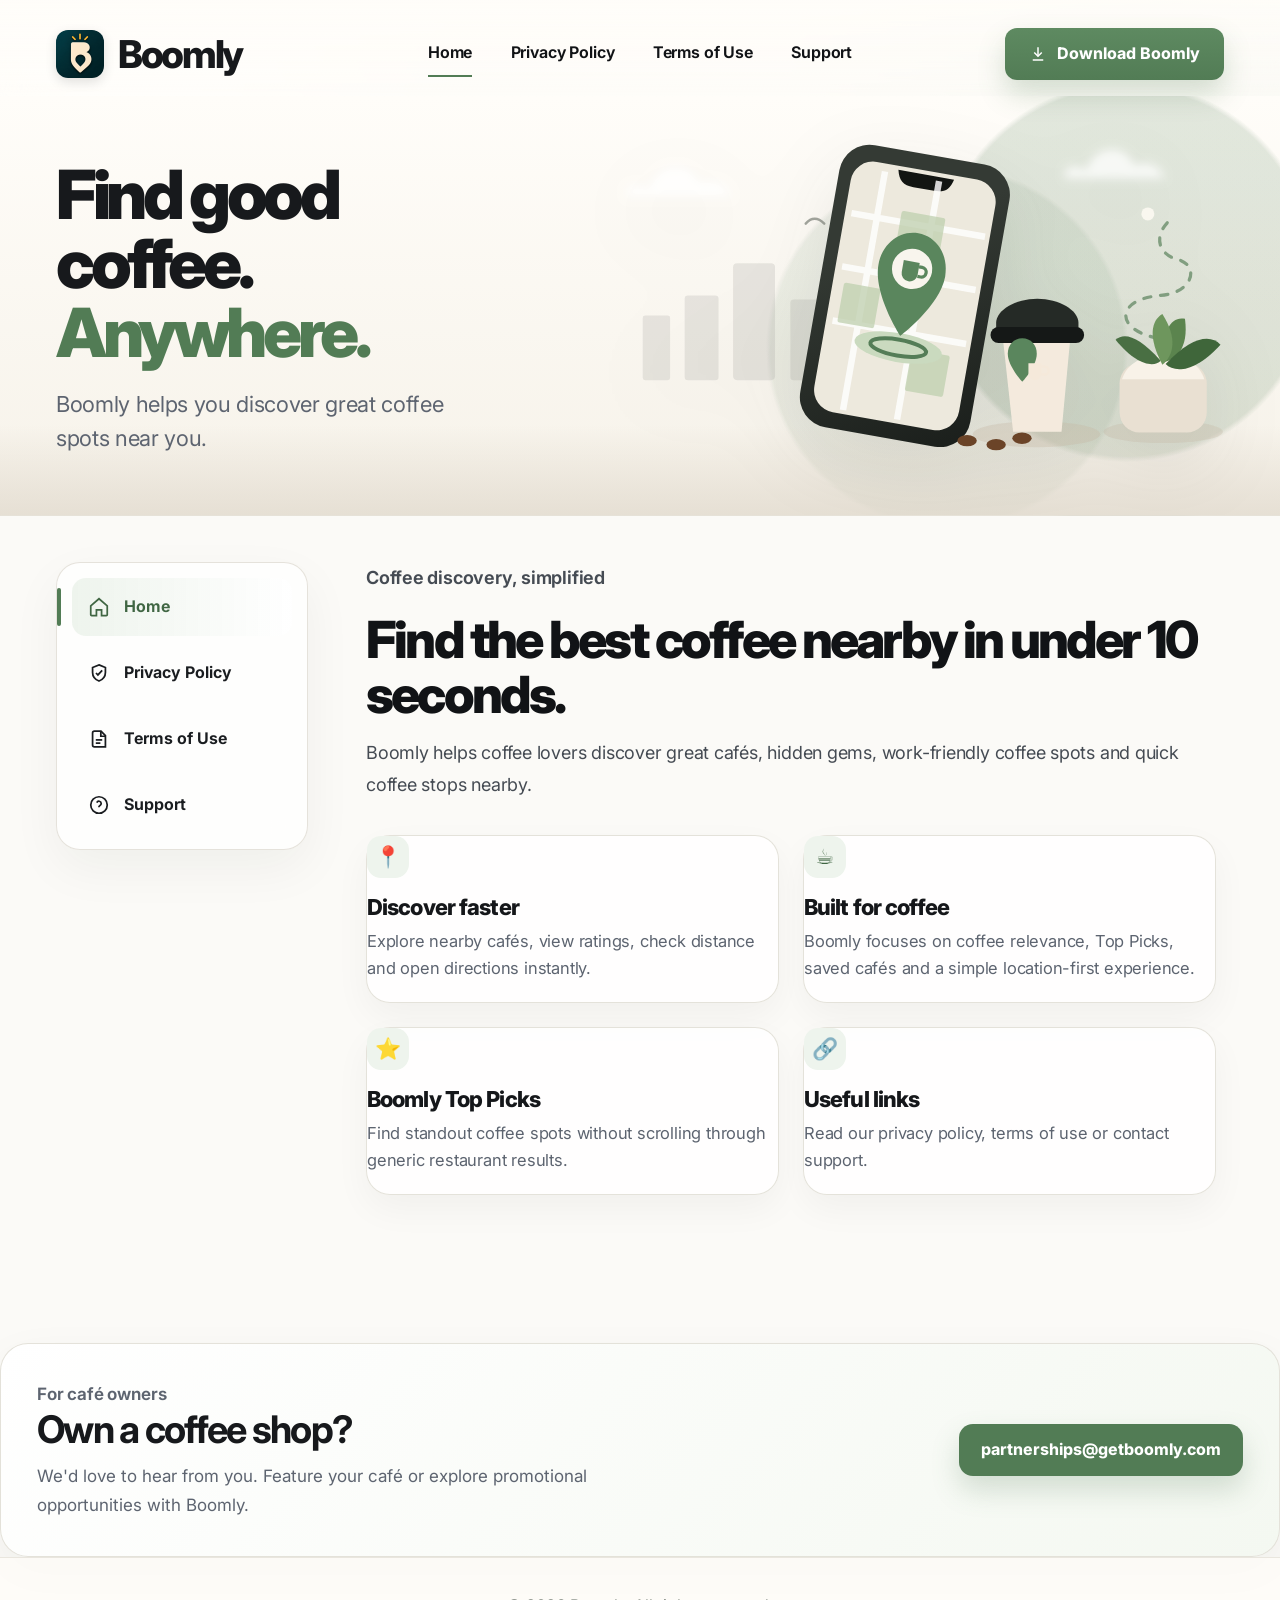
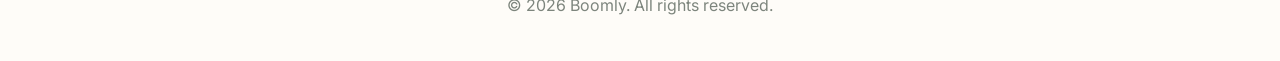
==== index.html @ ee580f69 "Update website store links and improve Android Play Store redirect" ====
<!doctype html>
<html lang="en">
  <head>
    <meta charset="UTF-8" />
    <meta name="viewport" content="width=device-width, initial-scale=1.0" />
    <title>Boomly | Discover the Best Coffee Shops Near You</title>
    <meta
      name="description"
      content="Discover nearby coffee shops with Boomly. Find specialty coffee, study cafés, quick coffee stops and hidden gems across South Africa."
    />
    <meta name="robots" content="index, follow" />
    <link rel="canonical" href="https://getboomly.com/" />

    <meta property="og:type" content="website" />
    <meta property="og:url" content="https://getboomly.com/" />
    <meta property="og:title" content="Boomly | Discover the Best Coffee Shops Near You" />
    <meta
      property="og:description"
      content="Discover nearby coffee shops with Boomly. Find specialty coffee, study cafés, quick coffee stops and hidden gems across South Africa."
    />
    <meta property="og:image" content="https://getboomly.com/images/app_icon_1024_2.jpeg" />
    <meta property="og:site_name" content="Boomly" />

    <meta name="twitter:card" content="summary_large_image" />
    <meta name="twitter:title" content="Boomly | Discover the Best Coffee Shops Near You" />
    <meta
      name="twitter:description"
      content="Discover nearby coffee shops with Boomly. Find specialty coffee, study cafés, quick coffee stops and hidden gems across South Africa."
    />
    <meta name="twitter:image" content="https://getboomly.com/images/app_icon_1024_2.jpeg" />
    <meta name="theme-color" content="#527c55" />
    <link rel="preconnect" href="https://fonts.googleapis.com" />
    <link rel="preconnect" href="https://fonts.gstatic.com" crossorigin />
    <link
      href="https://fonts.googleapis.com/css2?family=Inter:wght@400;500;600;700;800&display=swap"
      rel="stylesheet"
    />
    <link rel="stylesheet" href="styles.css" />
    <link rel="icon" type="image/x-icon" href="/images/favicon.ico" />
<link rel="icon" type="image/png" sizes="32x32" href="/images/favicon-32x32.png" />
<link rel="icon" type="image/png" sizes="16x16" href="/images/favicon-16x16.png" />
<link rel="apple-touch-icon" sizes="180x180" href="/images/apple-touch-icon.png" />
<link rel="manifest" href="/site.webmanifest" />
    <script type="application/ld+json">
      {
        "@context": "https://schema.org",
        "@type": "SoftwareApplication",
        "name": "Boomly",
        "description": "Boomly helps coffee lovers discover nearby coffee shops, specialty coffee, study cafés, quick coffee stops and hidden gems.",
        "url": "https://getboomly.com/",
        "applicationCategory": "LifestyleApplication",
        "operatingSystem": "Android, iOS",
        "offers": {
          "@type": "Offer",
          "price": "0",
          "priceCurrency": "ZAR"
        },
        "publisher": {
          "@type": "Organization",
          "name": "Boomly",
          "url": "https://getboomly.com/"
        }
      }
    </script>
    <script type="application/ld+json">
      {
        "@context": "https://schema.org",
        "@type": "WebSite",
        "name": "Boomly",
        "alternateName": "getboomly.com",
        "url": "https://getboomly.com/"
      }
    </script>
    <!-- Google tag (gtag.js) -->
      <script async src="https://www.googletagmanager.com/gtag/js?id=G-NNXGWR5R2P"></script>
      <script>
        window.dataLayer = window.dataLayer || [];
        function gtag(){dataLayer.push(arguments);}
        gtag('js', new Date());

        gtag('config', 'G-NNXGWR5R2P');
      </script>
  </head>
  <body>
    <div class="site-shell">
      <header class="site-header">
        <nav class="navbar">
          <a class="brand" href="/"
            ><img
              class="brand-logo"
              src="images/icon-192.png"
              alt="Boomly Logo"
            /><span class="brand-mark" style="display: none"
              ><svg
                viewBox="0 0 64 78"
                fill="none"
                xmlns="http://www.w3.org/2000/svg"
              >
                <path
                  d="M32 76C32 76 59 47.5 59 28.5C59 12.8 47.1 3 32 3C16.9 3 5 12.8 5 28.5C5 47.5 32 76 32 76Z"
                  fill="#111316"
                />
                <path
                  d="M32 62C32 62 49.5 42.7 49.5 29.6C49.5 18.5 42.2 11.8 32 11.8C21.8 11.8 14.5 18.5 14.5 29.6C14.5 42.7 32 62 32 62Z"
                  fill="#FBFAF7"
                />
                <path
                  d="M29.5 48.3C22.7 46.7 18.2 40.6 18.2 33.3C18.2 24.7 24.5 17.9 32.8 17.9C34.2 17.9 35.5 18.1 36.7 18.5C32.4 21.4 29.7 26.7 29.7 33C29.7 39.3 32.4 44.7 36.8 47.6C34.6 48.6 32.1 48.9 29.5 48.3Z"
                  fill="#111316"
                /></svg></span
            ><span>Boomly</span></a
          >
          <div class="nav-links">
            <a href="/" class="active">Home</a
            ><a href="/privacy" class="">Privacy Policy</a
            ><a href="/terms_of_use" class="">Terms of Use</a
            ><a href="/support" class="">Support</a>
          </div>
          <a
            class="download-btn"
            href="#"
            id="downloadBoomlyBtn"
            aria-label="Download Boomly"
          >
            <svg
              width="18"
              height="18"
              viewBox="0 0 24 24"
              fill="none"
              stroke="currentColor"
              stroke-width="2"
            >
              <path d="M12 3v12" />
              <path d="m7 10 5 5 5-5" />
              <path d="M5 20h14" />
            </svg>
            Download Boomly
          </a>
        </nav>
      </header>
      <section class="hero">
        <div class="hero-inner">
          <div class="hero-copy">
            <h1>
              <span class="hero-line">Find good coffee.</span>
              <span class="accent">Anywhere.</span>
            </h1>
            <p>Boomly helps you discover great coffee spots near you.</p>
          </div>
          <div class="hero-art" aria-hidden="true">
            <svg
              viewBox="0 0 820 440"
              role="img"
              xmlns="http://www.w3.org/2000/svg"
            >
              <defs>
                <linearGradient
                  id="phone"
                  x1="240"
                  y1="35"
                  x2="450"
                  y2="390"
                  gradientUnits="userSpaceOnUse"
                >
                  <stop stop-color="#343A34" />
                  <stop offset="1" stop-color="#0F1210" />
                </linearGradient>
                <linearGradient
                  id="cup"
                  x1="535"
                  y1="225"
                  x2="645"
                  y2="385"
                  gradientUnits="userSpaceOnUse"
                >
                  <stop stop-color="#F4EADD" />
                  <stop offset="1" stop-color="#D8C4AC" />
                </linearGradient>
                <filter id="blur" x="-20%" y="-20%" width="140%" height="140%">
                  <feGaussianBlur stdDeviation="6" />
                </filter>
              </defs>
              <g class="cloud" fill="#FFFFFF" filter="url(#blur)">
                <path
                  d="M82 83h128c-6-20-25-24-40-18-11-30-57-24-62 9-15-12-35-4-26 9Z"
                />
                <path
                  d="M625 60h122c-7-20-26-22-38-16-10-30-52-25-59 6-16-11-34-2-25 10Z"
                />
              </g>
              <g opacity=".22" fill="#9D9C95">
                <rect x="100" y="230" width="34" height="80" rx="3" />
                <rect x="152" y="205" width="42" height="105" rx="4" />
                <rect x="212" y="165" width="52" height="145" rx="5" />
                <rect x="283" y="210" width="38" height="100" rx="4" />
                <rect x="335" y="190" width="44" height="120" rx="4" />
              </g>
              <path
                class="bird"
                d="M302 116c7-8 15-8 23 0M340 126c7-8 15-8 23 0"
                stroke="#7D8279"
                stroke-width="3"
                fill="none"
                stroke-linecap="round"
              />
              <path
                class="route"
                d="M750 115c-18 20-8 40 12 45 30 8 19 42-20 45-60 5-58 47 8 55"
                stroke="#5E845F"
                stroke-width="4"
                stroke-dasharray="9 12"
                fill="none"
                stroke-linecap="round"
              />
              <g transform="translate(270 22) rotate(10 120 180)">
                <rect
                  x="48"
                  y="0"
                  width="214"
                  height="355"
                  rx="38"
                  fill="url(#phone)"
                />
                <rect
                  x="64"
                  y="20"
                  width="182"
                  height="315"
                  rx="28"
                  fill="#EDE9DD"
                />
                <path
                  d="M120 25h70c-3 13-9 18-22 18h-26c-13 0-19-5-22-18Z"
                  fill="#121512"
                />
                <g stroke="#FFFFFF" stroke-width="8" opacity=".82">
                  <path
                    d="M72 88h168M72 155h168M72 223h168M104 30v300M172 30v300"
                  />
                </g>
                <g fill="#BFD0AF" opacity=".75">
                  <rect x="133" y="74" width="55" height="44" rx="3" />
                  <rect x="78" y="174" width="46" height="50" rx="3" />
                  <rect x="175" y="241" width="48" height="52" rx="3" />
                </g>
                <ellipse cx="158" cy="242" rx="55" ry="18" fill="#CADABF" />
                <ellipse
                  cx="158"
                  cy="242"
                  rx="35"
                  ry="10"
                  fill="none"
                  stroke="#547D57"
                  stroke-width="5"
                />
                <path
                  d="M158 227s42-45 42-82c0-27-19-47-42-47s-42 20-42 47c0 37 42 82 42 82Z"
                  fill="#5A865D"
                />
                <circle cx="158" cy="143" r="25" fill="#F8F5ED" />
                <path
                  d="M146 134h20v15a10 10 0 0 1-10 10 10 10 0 0 1-10-10v-15Z"
                  fill="#5A865D"
                />
                <path
                  d="M166 139h4a6 6 0 0 1 0 12h-4"
                  fill="none"
                  stroke="#5A865D"
                  stroke-width="4"
                />
              </g>
              <g transform="translate(525 198)">
                <ellipse
                  cx="63"
                  cy="179"
                  rx="79"
                  ry="16"
                  fill="#C5B7A4"
                  opacity=".35"
                />
                <path d="M20 48h86l-12 128H34L20 48Z" fill="url(#cup)" />
                <path
                  d="M13 41c0-16 24-30 51-30s51 14 51 30v16H13V41Z"
                  fill="#252A26"
                />
                <rect
                  x="6"
                  y="46"
                  width="116"
                  height="20"
                  rx="10"
                  fill="#151817"
                />
                <path
                  d="M49 116s29-31 29-56c0-18-12-31-29-31S20 42 20 60c0 25 29 56 29 56Z"
                  transform="translate(15 42) scale(.62)"
                  fill="#5A865D"
                />
                <path
                  d="M52 91h17v13a8 8 0 0 1-8 8 8 8 0 0 1-8-8V91Z"
                  fill="#F5E9DA"
                />
                <path
                  d="M69 95h4a5 5 0 0 1 0 10h-4"
                  fill="none"
                  stroke="#F5E9DA"
                  stroke-width="3"
                />
              </g>
              <g transform="translate(670 196)">
                <ellipse
                  cx="75"
                  cy="178"
                  rx="74"
                  ry="14"
                  fill="#C5B7A4"
                  opacity=".32"
                />
                <rect
                  x="21"
                  y="93"
                  width="108"
                  height="86"
                  rx="25"
                  fill="#E9E0D2"
                />
                <path d="M24 113c6-20 25-30 51-30s45 10 51 30" fill="#F8F2E8" />
                <path
                  d="M72 90C45 60 27 54 16 64c25 31 47 35 56 26Z"
                  fill="#496F43"
                />
                <path
                  d="M75 92C72 52 86 34 102 38c5 38-12 51-27 54Z"
                  fill="#5B844E"
                />
                <path
                  d="M78 94c31-33 55-38 68-24-32 35-57 35-68 24Z"
                  fill="#3F663A"
                />
                <path
                  d="M74 95c-18-34-14-55 0-63 19 30 14 51 0 63Z"
                  fill="#6E965D"
                />
              </g>
              <g fill="#6B4428">
                <ellipse cx="502" cy="385" rx="12" ry="7" />
                <ellipse cx="538" cy="390" rx="12" ry="7" />
                <ellipse cx="570" cy="382" rx="12" ry="7" />
              </g>
              <path
                d="M744 64s27-7 35 16c8 23-25 47-35 59-10-12-43-36-35-59 8-23 35-16 35-16Z"
                fill="#527C55"
                transform="scale(.42) translate(1280 90)"
              />
              <circle cx="726" cy="104" r="8" fill="#F9F7EF" />
            </svg>
          </div>
        </div>
      </section>
      <main class="page-wrap">
        <div class="content-layout">
          <aside class="side-nav" aria-label="Page navigation">
            <a href="/" class="active"
              ><svg viewBox="0 0 24 24" fill="none" stroke="currentColor">
                <path
                  d="M3 10.8 12 3l9 7.8v9.7a1 1 0 0 1-1 1h-5.2v-6.3H9.2v6.3H4a1 1 0 0 1-1-1v-9.7Z"
                /></svg
              ><span>Home</span></a
            ><a href="/privacy" class=""
              ><svg viewBox="0 0 24 24" fill="none" stroke="currentColor">
                <path
                  d="M12 3.2 19 6v5.4c0 4.4-2.8 7.6-7 9.4-4.2-1.8-7-5-7-9.4V6l7-2.8Z"
                />
                <path d="m8.7 12 2.1 2.1 4.7-5" /></svg
              ><span>Privacy Policy</span></a
            ><a href="/terms_of_use" class=""
              ><svg viewBox="0 0 24 24" fill="none" stroke="currentColor">
                <path
                  d="M7 3.5h7.2L19 8.4v12.1H7a2 2 0 0 1-2-2v-13a2 2 0 0 1 2-2Z"
                />
                <path d="M14 3.7V9h5" />
                <path d="M8.5 13h7" />
                <path d="M8.5 16.5h5" /></svg
              ><span>Terms of Use</span></a
            ><a href="/support" class=""
              ><svg viewBox="0 0 24 24" fill="none" stroke="currentColor">
                <path d="M12 21a9 9 0 1 0 0-18 9 9 0 0 0 0 18Z" />
                <path
                  d="M9.6 9.4a2.5 2.5 0 0 1 4.8.9c0 1.7-1.6 2.3-2.2 3.1-.3.4-.3.7-.3 1.1"
                />
                <path d="M12 17.4h.01" /></svg
              ><span>Support</span></a
            >
          </aside>
          <article class="content-card home-card">
            <p class="eyebrow">Coffee discovery, simplified</p>
            <h1>Find the best coffee nearby in under 10 seconds.</h1>
            <p>
              Boomly helps coffee lovers discover great cafés, hidden gems,
              work-friendly coffee spots and quick coffee stops nearby.
            </p>
            <div class="info-grid">
              <section class="info-tile">
                <div class="feature-icon">📍</div>
                <h2>Discover faster</h2>
                <p>
                  Explore nearby cafés, view ratings, check distance and open
                  directions instantly.
                </p>
              </section>
              <section class="info-tile">
                <div class="feature-icon">☕</div>
                <h2>Built for coffee</h2>
                <p>
                  Boomly focuses on coffee relevance, Top Picks, saved cafés and
                  a simple location-first experience.
                </p>
              </section>
              <section class="info-tile">
                <div class="feature-icon">⭐</div>
                <h2>Boomly Top Picks</h2>
                <p>
                  Find standout coffee spots without scrolling through generic
                  restaurant results.
                </p>
              </section>
              <section class="info-tile" id="download">
                <div class="feature-icon">🔗</div>
                <h2>Useful links</h2>
                <p>Read our privacy policy, terms of use or contact support.</p>
              </section>
            </div>
            <!--<div class="inline-actions">
              <a class="button" href="privacy.html">Privacy Policy</a
              ><a class="secondary-link" href="terms_of_use.html"
                >Terms of Use</a
              ><a class="secondary-link" href="support.html">Support</a>
            </div>-->
          </article>
        </div>
      </main>
      <section class="partner-section" id="partners">
  <div class="partner-card">
    <div>
      <p class="eyebrow">For café owners</p>
      <h2>Own a coffee shop?</h2>
      <p>
        We'd love to hear from you. Feature your café or
        explore promotional opportunities with Boomly.
      </p>
    </div>

    <a
      class="partner-link"
      href="mailto:partnerships@getboomly.com"
      onclick="gtag('event', 'partnership_email_click');"
    >
      partnerships@getboomly.com
    </a>
  </div>
</section>
      <footer class="footer">© 2026 Boomly. All rights reserved.</footer>
    </div>
    <div class="store-modal" id="storeModal" aria-hidden="true">
      <div class="store-modal-card">
        <button class="store-modal-close" id="closeStoreModal">×</button>

        <h2>Download Boomly</h2>
        <p>Choose your app store.</p>

        <div class="store-actions">
          <a
            class="store-btn"
            href="https://play.google.com/store/apps/details?id=com.shukrie.boomlyapp"
            onclick="gtag('event', 'download_android_click');"
          >
            Get it on Google Play
          </a>

          <a
            class="store-btn"
            href="YOUR_APP_STORE_LINK"
            onclick="gtag('event', 'download_ios_click');"
          >
            Download on the App Store
          </a>
        </div>
      </div>
    </div>

    <script src="script.js"></script>
  </body>
</html>
---- styles.css ----
:root {
  --background: #fbfaf7;
  --background-soft: #f4f1ea;
  --surface: #ffffff;
  --surface-glass: rgba(255, 255, 255, 0.72);
  --text: #17191c;
  --muted: #5d6470;
  --muted-soft: #7d857d;
  --green: #527c55;
  --green-dark: #406643;
  --green-soft: #eef4ed;
  --border: #e9e6dd;
  --shadow-soft: 0 20px 60px rgba(22, 27, 25, 0.08);
  --shadow-card: 0 24px 70px rgba(22, 27, 25, 0.06);
  --radius-lg: 28px;
  --radius-md: 18px;
  --max-width: 1240px;
}

* {
  box-sizing: border-box;
}

html {
  scroll-behavior: smooth;
}

body {
  margin: 0;
  font-family: Inter, ui-sans-serif, system-ui, -apple-system, BlinkMacSystemFont, "Segoe UI", sans-serif;
  color: var(--text);
  background: var(--background);
  line-height: 1.7;
  -webkit-font-smoothing: antialiased;
  text-rendering: optimizeLegibility;
}

body::before {
  content: "";
  position: fixed;
  inset: 0;
  pointer-events: none;
  background:
    radial-gradient(circle at 12% 8%, rgba(255, 255, 255, 0.92), transparent 24%),
    radial-gradient(circle at 92% 12%, rgba(82, 124, 85, 0.08), transparent 28%);
  z-index: -1;
}

a {
  color: inherit;
  text-decoration: none;
}

ul {
  margin: 0;
  padding-left: 1.2rem;
}

li + li {
  margin-top: 0.45rem;
}

li::marker {
  color: var(--green);
}

img,
svg {
  max-width: 100%;
}

.site-shell {
  min-height: 100vh;
}

.site-header {
  position: relative;
  z-index: 10;
  background: linear-gradient(180deg, rgba(255, 253, 249, 0.94), rgba(255, 253, 249, 0.72));
  backdrop-filter: blur(20px);
}

.navbar {
  max-width: var(--max-width);
  margin: 0 auto;
  padding: 28px 36px 16px;
  display: grid;
  grid-template-columns: 1fr auto 1fr;
  align-items: center;
  gap: 28px;
}

.brand {
  justify-self: start;
  display: inline-flex;
  align-items: center;
  gap: 14px;
  font-size: clamp(30px, 3vw, 42px);
  line-height: 1;
  font-weight: 800;
  letter-spacing: -0.06em;
}

.brand-mark {
  width: 44px;
  height: 54px;
  display: inline-grid;
  place-items: center;
}

.brand-mark svg {
  width: 100%;
  height: 100%;
  display: block;
}

.nav-links {
  justify-self: center;
  display: inline-flex;
  align-items: center;
  gap: clamp(22px, 3vw, 44px);
}

.nav-links a {
  position: relative;
  padding: 10px 0 12px;
  color: #111316;
  font-size: 16px;
  font-weight: 650;
  letter-spacing: -0.01em;
}

.nav-links a::after {
  content: "";
  position: absolute;
  left: 0;
  right: 0;
  bottom: 2px;
  height: 2px;
  background: var(--green);
  transform: scaleX(0);
  transform-origin: center;
  transition: transform 0.2s ease;
}

.nav-links a:hover::after,
.nav-links a.active::after {
  transform: scaleX(1);
}

.download-btn {
  justify-self: end;
  display: inline-flex;
  align-items: center;
  justify-content: center;
  gap: 10px;
  min-height: 52px;
  padding: 0 24px;
  border-radius: 12px;
  background: linear-gradient(180deg, #5e8a61, var(--green));
  color: #ffffff;
  font-weight: 760;
  box-shadow: 0 14px 28px rgba(82, 124, 85, 0.24);
  transition: transform 0.2s ease, box-shadow 0.2s ease, background 0.2s ease;
}

.download-btn:hover {
  transform: translateY(-1px);
  background: linear-gradient(180deg, #557f58, var(--green-dark));
  box-shadow: 0 18px 34px rgba(82, 124, 85, 0.28);
}

.hero {
  position: relative;
  overflow: hidden;
  min-height: 360px;
  background:
    radial-gradient(circle at 88% 42%, rgba(82, 124, 85, 0.17) 0 16%, transparent 16.5%),
    radial-gradient(circle at 74% 60%, rgba(82, 124, 85, 0.09) 0 18%, transparent 18.5%),
    linear-gradient(180deg, #fffdf9 0%, #f6f2e9 100%);
  border-bottom: 1px solid rgba(226, 221, 211, 0.85);
}

.hero::before {
  content: "";
  position: absolute;
  left: 0;
  right: 0;
  bottom: 0;
  height: 90px;
  background: linear-gradient(180deg, rgba(236, 231, 220, 0), rgba(226, 219, 207, 0.8));
}

.hero-inner {
  max-width: var(--max-width);
  margin: 0 auto;
  padding: 34px 36px 30px;
  display: grid;
  grid-template-columns: 0.92fr 1.3fr;
  align-items: center;
  gap: 38px;
  min-height: inherit;
}

.hero-copy {
  position: relative;
  z-index: 2;
}

.hero-copy h1 {
  margin: 0 0 20px;
  max-width: 540px;
  font-size: clamp(44px, 5.3vw, 70px);
  line-height: 1.02;
  letter-spacing: -0.065em;
  font-weight: 850;
}

.hero-copy .accent {
  display: block;
  color: var(--green);
}

.hero-copy p {
  margin: 0;
  max-width: 430px;
  color: var(--muted);
  font-size: clamp(18px, 2vw, 22px);
  line-height: 1.55;
  letter-spacing: -0.015em;
}

.hero-art {
  position: relative;
  z-index: 1;
  min-height: 285px;
}

.hero-art svg {
  width: 100%;
  height: auto;
  display: block;
  filter: drop-shadow(0 25px 38px rgba(30, 35, 32, 0.09));
}

.cloud,
.bird,
.route {
  opacity: 0.72;
}

.page-wrap {
  max-width: var(--max-width);
  margin: 0 auto;
  padding: 46px 36px 92px;
}

.content-layout {
  display: grid;
  grid-template-columns: 252px minmax(0, 1fr);
  gap: 58px;
  align-items: start;
}

.side-nav {
  position: sticky;
  top: 28px;
  padding: 15px;
  border: 1px solid rgba(226, 223, 214, 0.88);
  border-radius: 24px;
  background: var(--surface-glass);
  backdrop-filter: blur(18px);
  box-shadow: 0 18px 50px rgba(26, 30, 27, 0.05);
}

.side-nav a {
  position: relative;
  min-height: 58px;
  display: flex;
  align-items: center;
  gap: 14px;
  padding: 13px 16px;
  border-radius: 14px;
  color: #1a1d20;
  font-weight: 680;
  transition: background 0.2s ease, color 0.2s ease;
}

.side-nav a + a {
  margin-top: 8px;
}

.side-nav a.active,
.side-nav a:hover {
  background: linear-gradient(90deg, var(--green-soft), rgba(255, 255, 255, 0.74));
  color: var(--green-dark);
}

.side-nav a.active::before {
  content: "";
  position: absolute;
  left: -15px;
  top: 10px;
  bottom: 10px;
  width: 4px;
  border-radius: 999px;
  background: var(--green);
}

.side-nav svg {
  width: 22px;
  height: 22px;
  flex: 0 0 auto;
  stroke-width: 1.9;
}

.content-card {
  max-width: 780px;
  background: transparent;
  border-radius: var(--radius-lg);
}

.content-card.home-card {
  max-width: 850px;
}

.eyebrow,
.last-updated {
  margin: 0 0 20px;
  color: var(--green);
  font-size: 16px;
  font-weight: 650;
  letter-spacing: -0.01em;
}

.content-card h1 {
  margin: 0 0 14px;
  color: #111316;
  font-size: clamp(36px, 4vw, 52px);
  line-height: 1.08;
  letter-spacing: -0.055em;
  font-weight: 830;
}

.content-card h2 {
  margin: 38px 0 12px;
  color: #15171a;
  font-size: clamp(24px, 2.4vw, 30px);
  line-height: 1.22;
  letter-spacing: -0.04em;
  font-weight: 800;
}

.content-card h3 {
  margin: 26px 0 8px;
  font-size: 19px;
  letter-spacing: -0.02em;
}

.content-card p,
.content-card li {
  color: #454b53;
  font-size: 18px;
  line-height: 1.78;
  letter-spacing: -0.012em;
}

.content-card p {
  margin: 0 0 18px;
}

.content-card section,
.info-panel {
  padding: 0 0 4px;
}

.info-grid {
  display: grid;
  grid-template-columns: repeat(2, minmax(0, 1fr));
  gap: 24px;
  margin-top: 34px;
}

.info-tile {
  position: relative;
  min-height: 168px;
  padding: 28px;
  border: 1px solid rgba(226, 223, 214, 0.9);
  border-radius: 24px;
  background: rgba(255, 255, 255, 0.82);
  box-shadow: 0 14px 36px rgba(26, 30, 27, 0.045);
  transition: transform 0.2s ease, box-shadow 0.2s ease;
}

.info-tile:hover {
  transform: translateY(-3px);
  box-shadow: 0 18px 42px rgba(26, 30, 27, 0.07);
}

.feature-icon {
  width: 42px;
  height: 42px;
  margin-bottom: 16px;
  display: grid;
  place-items: center;
  border-radius: 14px;
  background: var(--green-soft);
  color: var(--green-dark);
  font-size: 21px;
}

.info-tile h2 {
  margin: 0 0 8px;
  font-size: 22px;
  line-height: 1.2;
}

.info-tile p {
  margin: 0;
  font-size: 16.5px;
  line-height: 1.65;
  color: var(--muted);
}

.inline-actions {
  display: flex;
  flex-wrap: wrap;
  gap: 12px;
  margin-top: 22px;
}

.secondary-link,
.button {
  display: inline-flex;
  align-items: center;
  justify-content: center;
  min-height: 48px;
  padding: 0 18px;
  border-radius: 13px;
  font-weight: 720;
}

.button {
  background: var(--green);
  color: #ffffff;
  box-shadow: 0 14px 28px rgba(82, 124, 85, 0.2);
}

.secondary-link {
  background: var(--green-soft);
  color: var(--green-dark);
}

.email-link {
  display: inline-flex;
  padding: 3px 0;
  color: var(--green-dark);
  font-weight: 750;
  border-bottom: 2px solid rgba(82, 124, 85, 0.24);
}

.footer {
  padding: 34px 36px 42px;
  text-align: center;
  color: var(--muted-soft);
  border-top: 1px solid rgba(226, 223, 214, 0.75);
  background: rgba(255, 253, 249, 0.76);
}

@media (max-width: 980px) {
  .navbar {
    grid-template-columns: 1fr;
    justify-items: start;
    padding-inline: 24px;
  }

  .nav-links {
    justify-self: start;
    flex-wrap: wrap;
    gap: 22px;
  }

  .download-btn {
    justify-self: start;
  }

  .hero-inner {
    grid-template-columns: 1fr;
    padding: 38px 24px 26px;
  }

  .hero-art {
    min-height: auto;
    max-height: 300px;
    opacity: 0.92;
    overflow: hidden;
  }

  .content-layout {
    grid-template-columns: 1fr;
    gap: 32px;
  }

  .side-nav {
    position: static;
    display: grid;
    grid-template-columns: repeat(2, minmax(0, 1fr));
  }

  .side-nav a.active::before {
    display: none;
  }

  .content-card {
    max-width: none;
  }
}

@media (max-width: 620px) {
  .brand {
    font-size: 32px;
  }

  .brand-mark {
    width: 38px;
    height: 47px;
  }

  .nav-links {
    gap: 16px;
  }

  .nav-links a {
    font-size: 15px;
  }

  .hero {
    min-height: auto;
  }

  .hero-inner {
    padding: 32px 20px 24px;
  }

  .hero-copy h1 {
    font-size: 45px;
  }

  .hero-copy p {
    font-size: 18px;
  }

  .page-wrap {
    padding: 34px 20px 68px;
  }

  .side-nav {
    grid-template-columns: 1fr;
  }

  .info-grid {
    grid-template-columns: 1fr;
  }

  .content-card h1 {
    font-size: 36px;
  }

  .content-card p,
  .content-card li {
    font-size: 16.5px;
  }
}


.brand-logo{
width:48px;
height:48px;
border-radius:12px;
object-fit:cover;
box-shadow:0 4px 12px rgba(0,0,0,.12);
}
.brand-mark{display:none!important;}

.no-wrap {
  white-space: nowrap;
}

.partner-section {
  margin-top: 56px;
}

.partner-card {
  display: flex;
  align-items: center;
  justify-content: space-between;
  gap: 32px;
  padding: 36px;
  border: 1px solid rgba(226, 223, 214, 0.9);
  border-radius: 28px;
  background: linear-gradient(135deg, #ffffff, #f4f8f1);
  box-shadow: 0 18px 48px rgba(26, 30, 27, 0.055);
}

.partner-card h2 {
  margin: 0 0 12px;
  font-size: clamp(28px, 3vw, 38px);
  line-height: 1.1;
  letter-spacing: -0.045em;
}

.partner-card p {
  margin: 0;
  max-width: 600px;
  color: var(--muted);
  font-size: 17px;
  line-height: 1.7;
}

.partner-link {
  flex: 0 0 auto;
  display: inline-flex;
  align-items: center;
  justify-content: center;
  min-height: 52px;
  padding: 0 22px;
  border-radius: 14px;
  background: var(--green);
  color: #ffffff;
  font-weight: 760;
  box-shadow: 0 14px 28px rgba(82, 124, 85, 0.22);
}

.partner-link:hover {
  background: var(--green-dark);
}

@media (max-width: 760px) {
  .partner-card {
    flex-direction: column;
    align-items: flex-start;
    padding: 28px;
  }

  .partner-link {
    width: 100%;
  }
}

.store-modal {
  position: fixed;
  inset: 0;
  z-index: 100;
  display: none;
  align-items: center;
  justify-content: center;
  padding: 24px;
  background: rgba(17, 19, 22, 0.46);
  backdrop-filter: blur(10px);
}

.store-modal.open {
  display: flex;
}

.store-modal-card {
  position: relative;
  width: min(100%, 420px);
  padding: 34px;
  border-radius: 28px;
  background: #ffffff;
  box-shadow: 0 30px 90px rgba(17, 19, 22, 0.22);
  text-align: center;
}

.store-modal-card h2 {
  margin: 0 0 10px;
  font-size: 30px;
  letter-spacing: -0.04em;
}

.store-modal-card p {
  margin: 0 0 24px;
  color: var(--muted);
}

.store-modal-close {
  position: absolute;
  top: 14px;
  right: 16px;
  border: 0;
  background: transparent;
  font-size: 30px;
  cursor: pointer;
}

.store-actions {
  display: grid;
  gap: 12px;
}

.store-btn {
  display: flex;
  align-items: center;
  justify-content: center;
  min-height: 52px;
  padding: 0 20px;
  border-radius: 14px;
  background: var(--green);
  color: #ffffff;
  font-weight: 760;
}

.store-btn:hover {
  background: var(--green-dark);
}
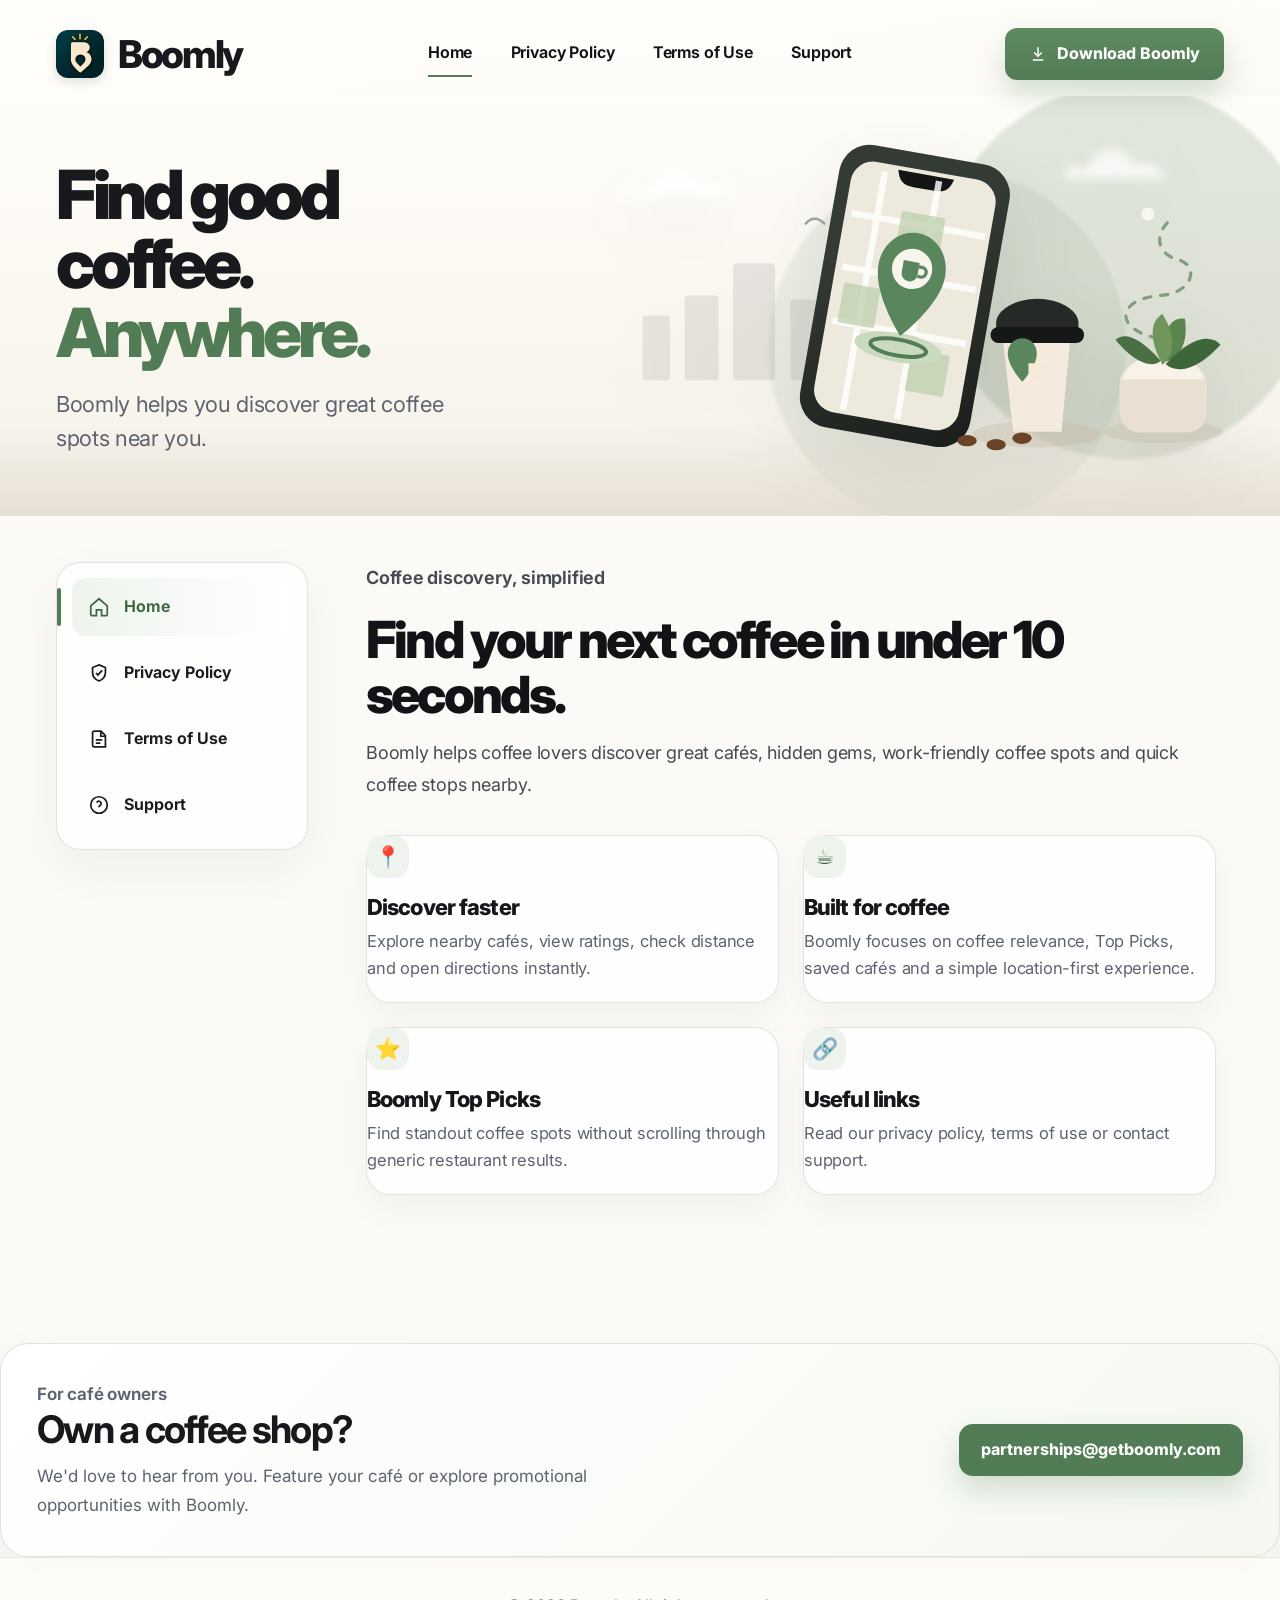
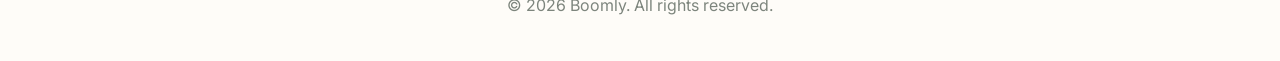
==== commit 5e65641d: "Updated slogan on home page" ====
--- a/index.html
+++ b/index.html
@@ -394,7 +394,7 @@
           </aside>
           <article class="content-card home-card">
             <p class="eyebrow">Coffee discovery, simplified</p>
-            <h1>Find the best coffee nearby in under 10 seconds.</h1>
+            <h1>Find your next coffee in under 10 seconds.</h1>
             <p>
               Boomly helps coffee lovers discover great cafés, hidden gems,
               work-friendly coffee spots and quick coffee stops nearby.
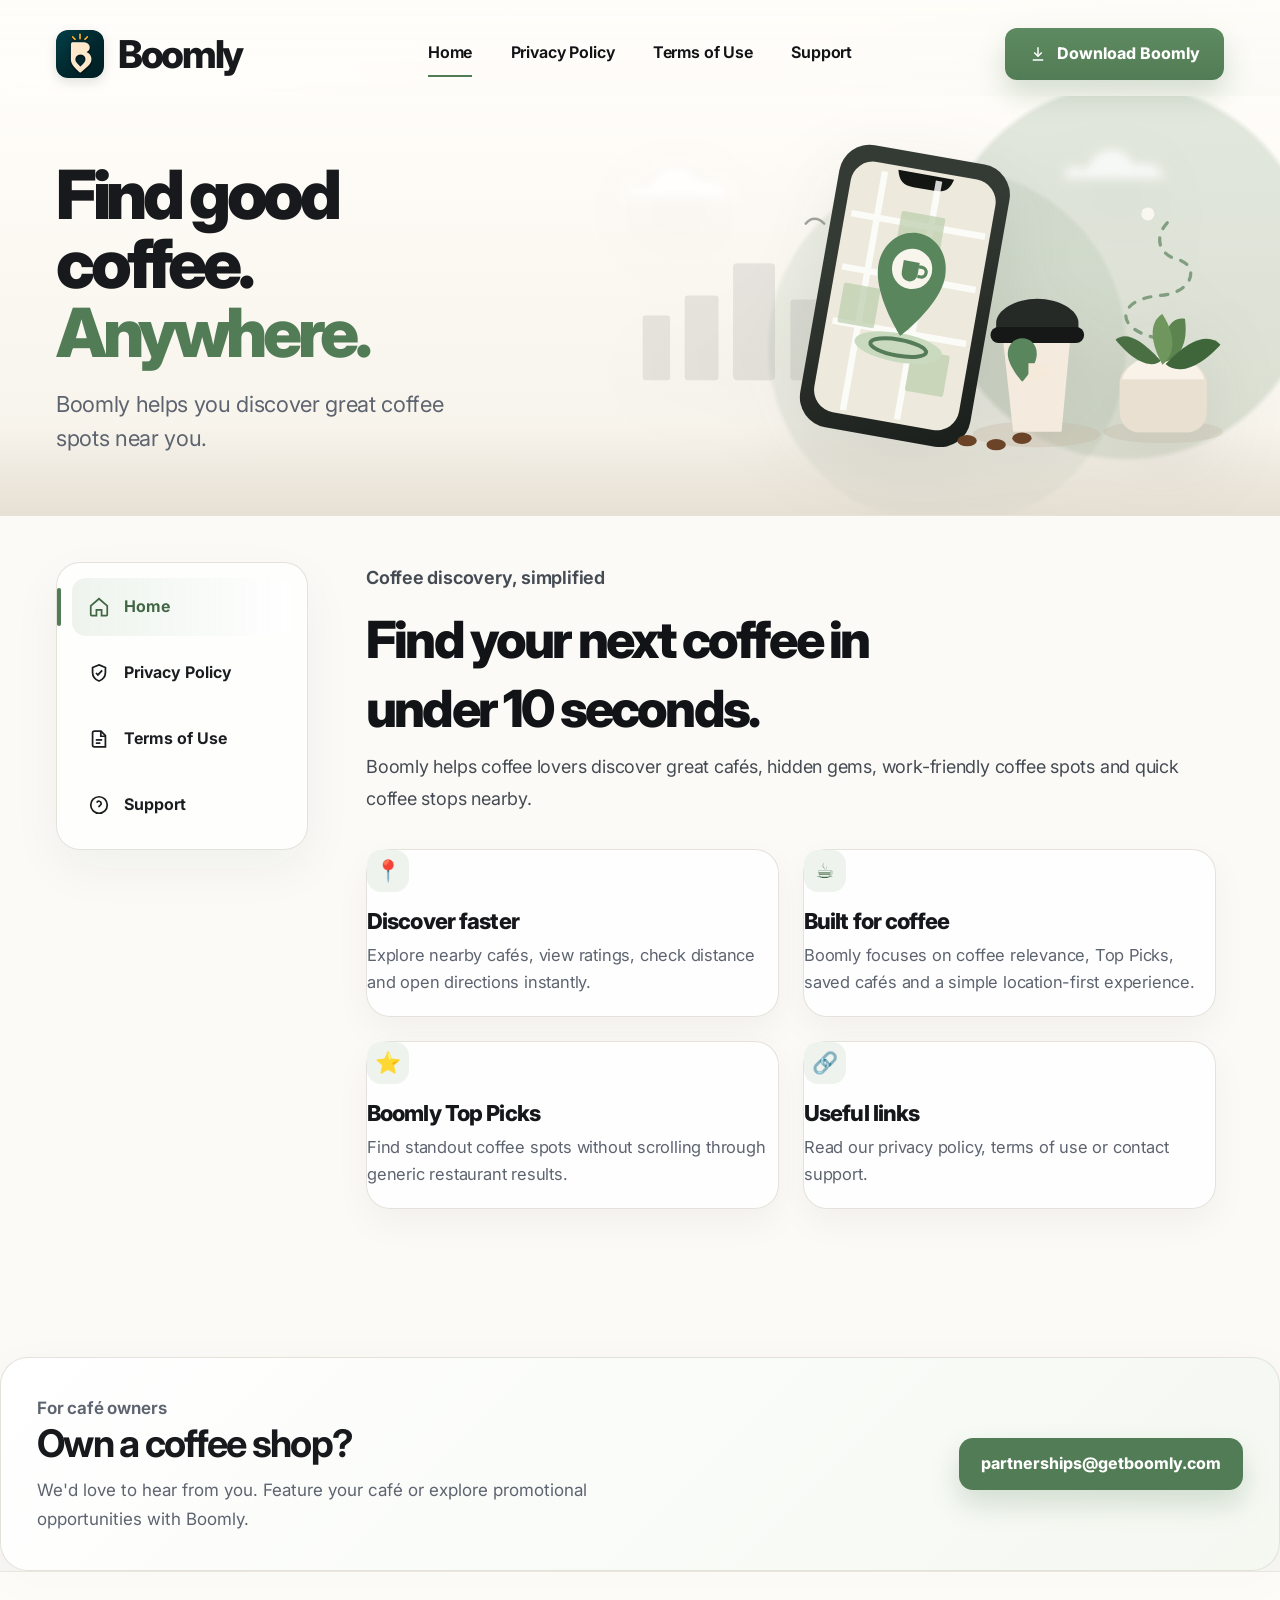
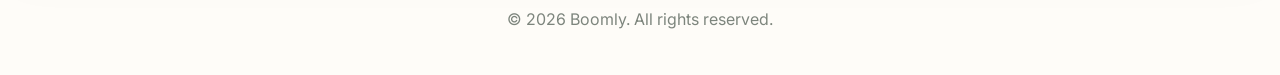
==== commit 63e17228: "Updated slogan on home page v2 line break" ====
--- a/index.html
+++ b/index.html
@@ -394,7 +394,8 @@
           </aside>
           <article class="content-card home-card">
             <p class="eyebrow">Coffee discovery, simplified</p>
-            <h1>Find your next coffee in under 10 seconds.</h1>
+            <h1>Find your next coffee in</h1>
+            <h1>under 10 seconds.</h1>
             <p>
               Boomly helps coffee lovers discover great cafés, hidden gems,
               work-friendly coffee spots and quick coffee stops nearby.
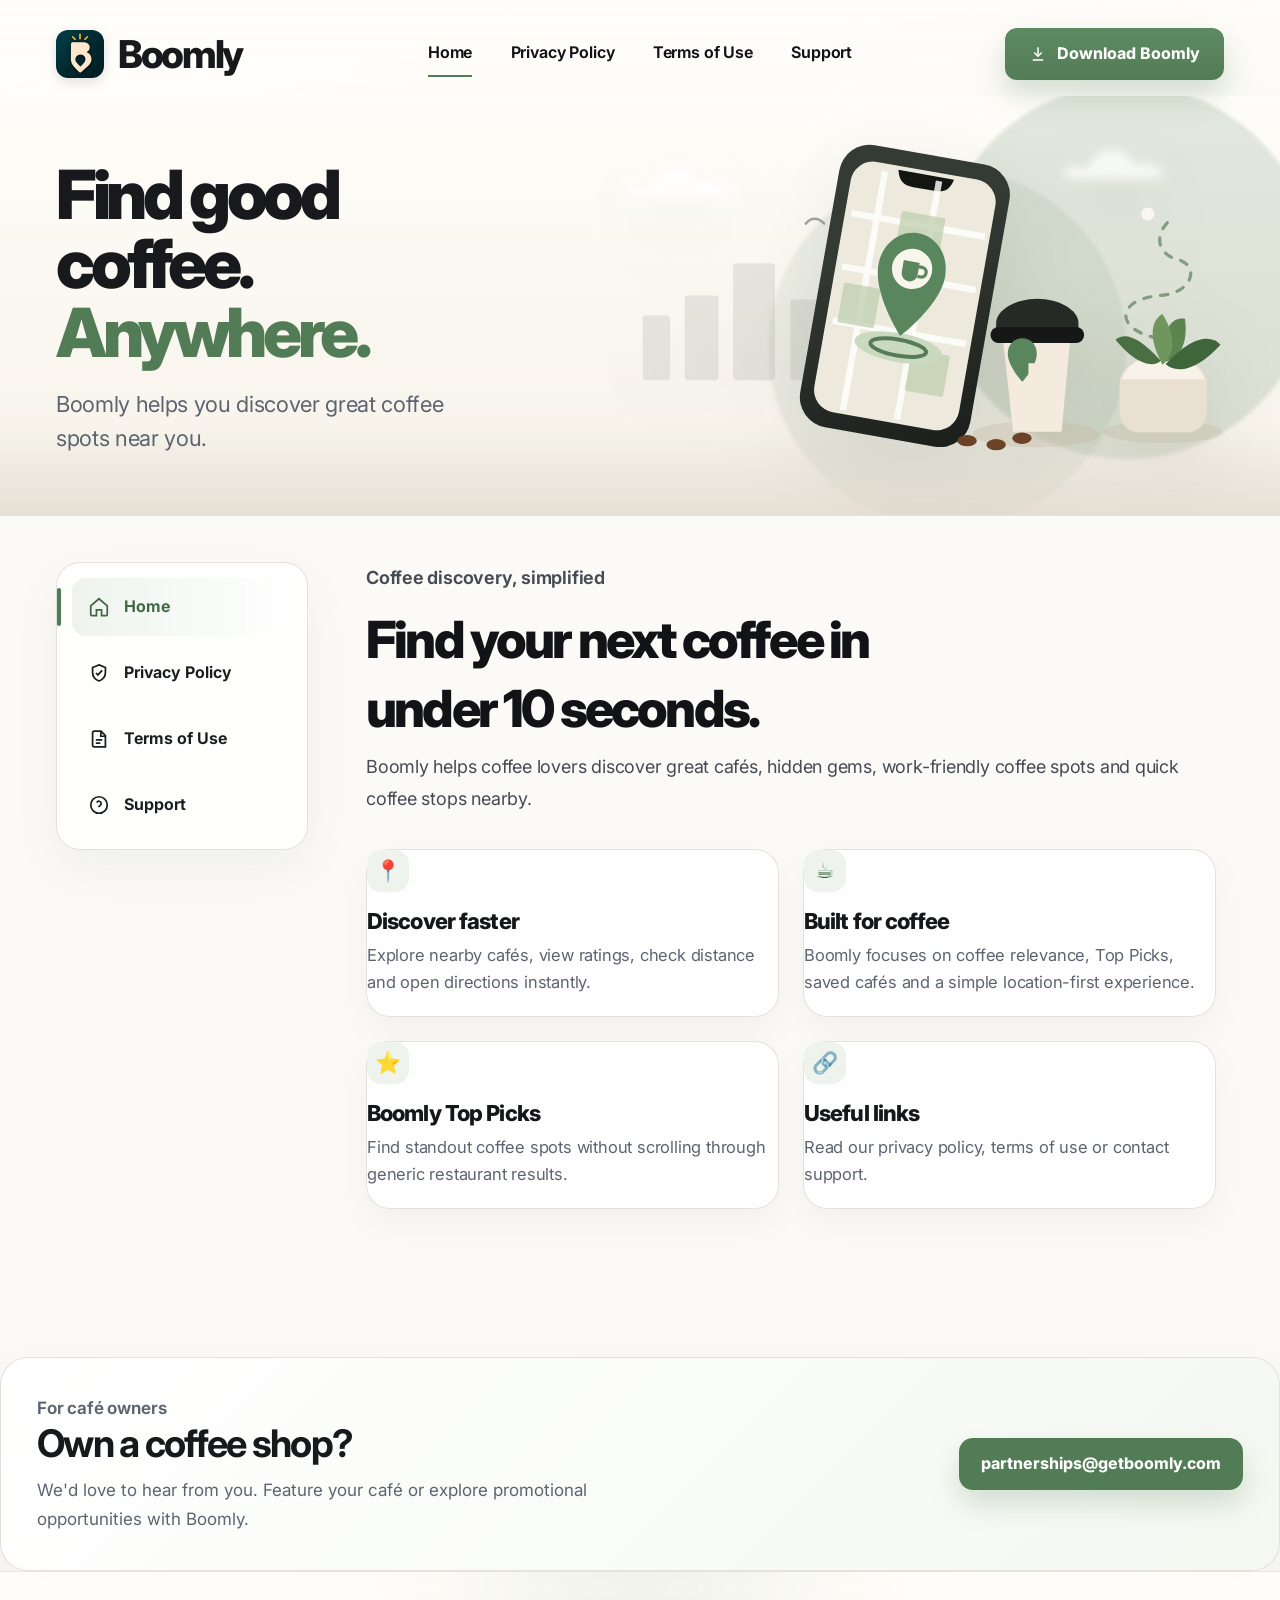
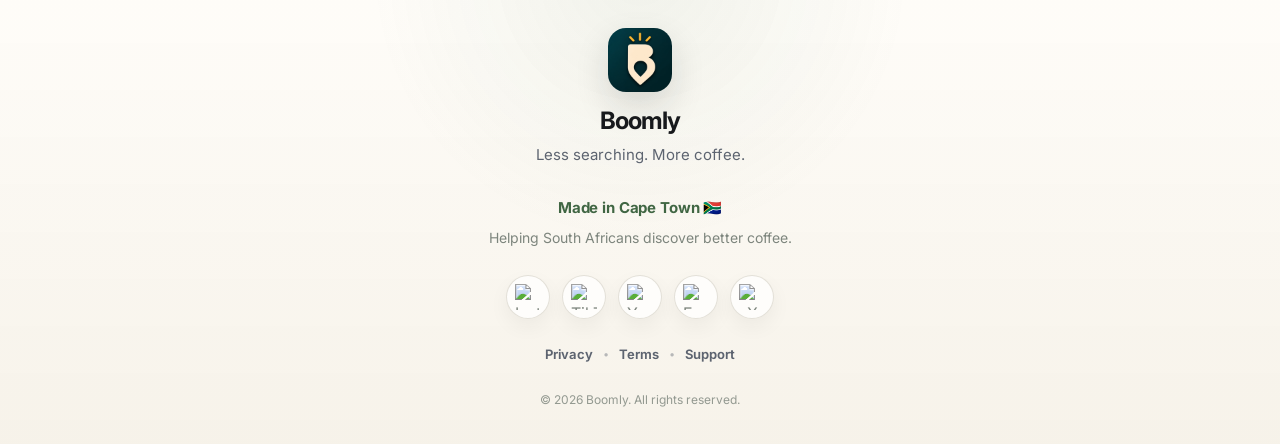
==== commit c99101fa: "Global footer and redesign" ====
--- a/index.html
+++ b/index.html
@@ -111,7 +111,7 @@
             ><span>Boomly</span></a
           >
           <div class="nav-links">
-            <a href="/" class="active">Home</a
+            <a href="/" class="">Home</a
             ><a href="/privacy" class="">Privacy Policy</a
             ><a href="/terms_of_use" class="">Terms of Use</a
             ><a href="/support" class="">Support</a>
@@ -460,7 +460,7 @@
     </a>
   </div>
 </section>
-      <footer class="footer">© 2026 Boomly. All rights reserved.</footer>
+      <footer class="footer" id="globalFooter"></footer>
     </div>
     <div class="store-modal" id="storeModal" aria-hidden="true">
       <div class="store-modal-card">
--- a/styles.css
+++ b/styles.css
@@ -460,11 +460,135 @@
 }
 
 .footer {
-  padding: 34px 36px 42px;
+  padding: 56px 36px 34px;
+  color: var(--muted-soft);
+  border-top: 1px solid rgba(226, 223, 214, 0.72);
+  background:
+    radial-gradient(circle at 50% 0%, rgba(82, 124, 85, 0.08), transparent 34%),
+    linear-gradient(180deg, rgba(255, 253, 249, 0.94), rgba(246, 242, 233, 0.98));
+}
+
+.footer-content {
+  width: min(100%, 760px);
+  margin: 0 auto;
+  display: flex;
+  flex-direction: column;
+  align-items: center;
   text-align: center;
+}
+
+.footer-brand-block {
+  display: flex;
+  flex-direction: column;
+  align-items: center;
+}
+
+.footer-logo {
+  width: 64px;
+  height: 64px;
+  border-radius: 18px;
+  object-fit: cover;
+  box-shadow: 0 14px 34px rgba(22, 27, 25, 0.14);
+}
+
+.footer-brand-copy {
+  margin-top: 16px;
+}
+
+.footer-brand-copy strong {
+  display: block;
+  color: var(--text);
+  font-size: 24px;
+  line-height: 1.1;
+  letter-spacing: -0.04em;
+}
+
+.footer-brand-copy p {
+  margin: 7px 0 0;
+  color: var(--muted);
+  font-size: 15px;
+}
+
+.footer-origin {
+  margin-top: 28px;
+}
+
+.footer-origin strong {
+  display: block;
+  color: var(--green-dark);
+  font-size: 15px;
+  letter-spacing: -0.01em;
+}
+
+.footer-origin p {
+  margin: 5px 0 0;
   color: var(--muted-soft);
-  border-top: 1px solid rgba(226, 223, 214, 0.75);
-  background: rgba(255, 253, 249, 0.76);
+  font-size: 14px;
+}
+
+.footer-social {
+  display: inline-flex;
+  align-items: center;
+  justify-content: center;
+  gap: 12px;
+  margin-top: 26px;
+}
+
+.footer-social a {
+  width: 44px;
+  height: 44px;
+  display: inline-grid;
+  place-items: center;
+  border: 1px solid rgba(226, 223, 214, 0.95);
+  border-radius: 50%;
+  background: rgba(255, 255, 255, 0.76);
+  box-shadow: 0 8px 20px rgba(22, 27, 25, 0.05);
+  transition: transform 0.2s ease, border-color 0.2s ease, box-shadow 0.2s ease, background 0.2s ease;
+}
+
+.footer-social a:hover {
+  transform: translateY(-2px);
+  border-color: rgba(82, 124, 85, 0.36);
+  background: #ffffff;
+  box-shadow: 0 12px 26px rgba(22, 27, 25, 0.09);
+}
+
+.social-icon {
+  width: 20px;
+  height: 20px;
+  display: block;
+  object-fit: contain;
+}
+
+.footer-links {
+  display: inline-flex;
+  align-items: center;
+  justify-content: center;
+  gap: 10px;
+  margin-top: 24px;
+  color: var(--muted-soft);
+}
+
+.footer-links a {
+  color: var(--muted);
+  font-size: 13px;
+  font-weight: 650;
+  transition: color 0.2s ease;
+}
+
+.footer-links a:hover {
+  color: var(--green-dark);
+}
+
+.footer-links span {
+  color: rgba(93, 100, 112, 0.42);
+  font-size: 11px;
+}
+
+.footer-copyright {
+  margin: 24px 0 0;
+  color: rgba(125, 133, 125, 0.82);
+  font-size: 12px;
 }
 
 @media (max-width: 980px) {
@@ -569,6 +693,30 @@
   .content-card p,
   .content-card li {
     font-size: 16.5px;
+  }
+
+  .footer {
+    padding: 48px 20px 30px;
+  }
+
+  .footer-logo {
+    width: 58px;
+    height: 58px;
+    border-radius: 16px;
+  }
+
+  .footer-social {
+    flex-wrap: wrap;
+    gap: 10px;
+  }
+
+  .footer-social a {
+    width: 42px;
+    height: 42px;
+  }
+
+  .footer-origin p {
+    max-width: 280px;
   }
 }
 
@@ -713,4 +861,11 @@
 
 .store-btn:hover {
   background: var(--green-dark);
+}
+
+.social-icon {
+  width: 26px;
+  height: 26px;
+  display: block;
+  object-fit: contain;
 }
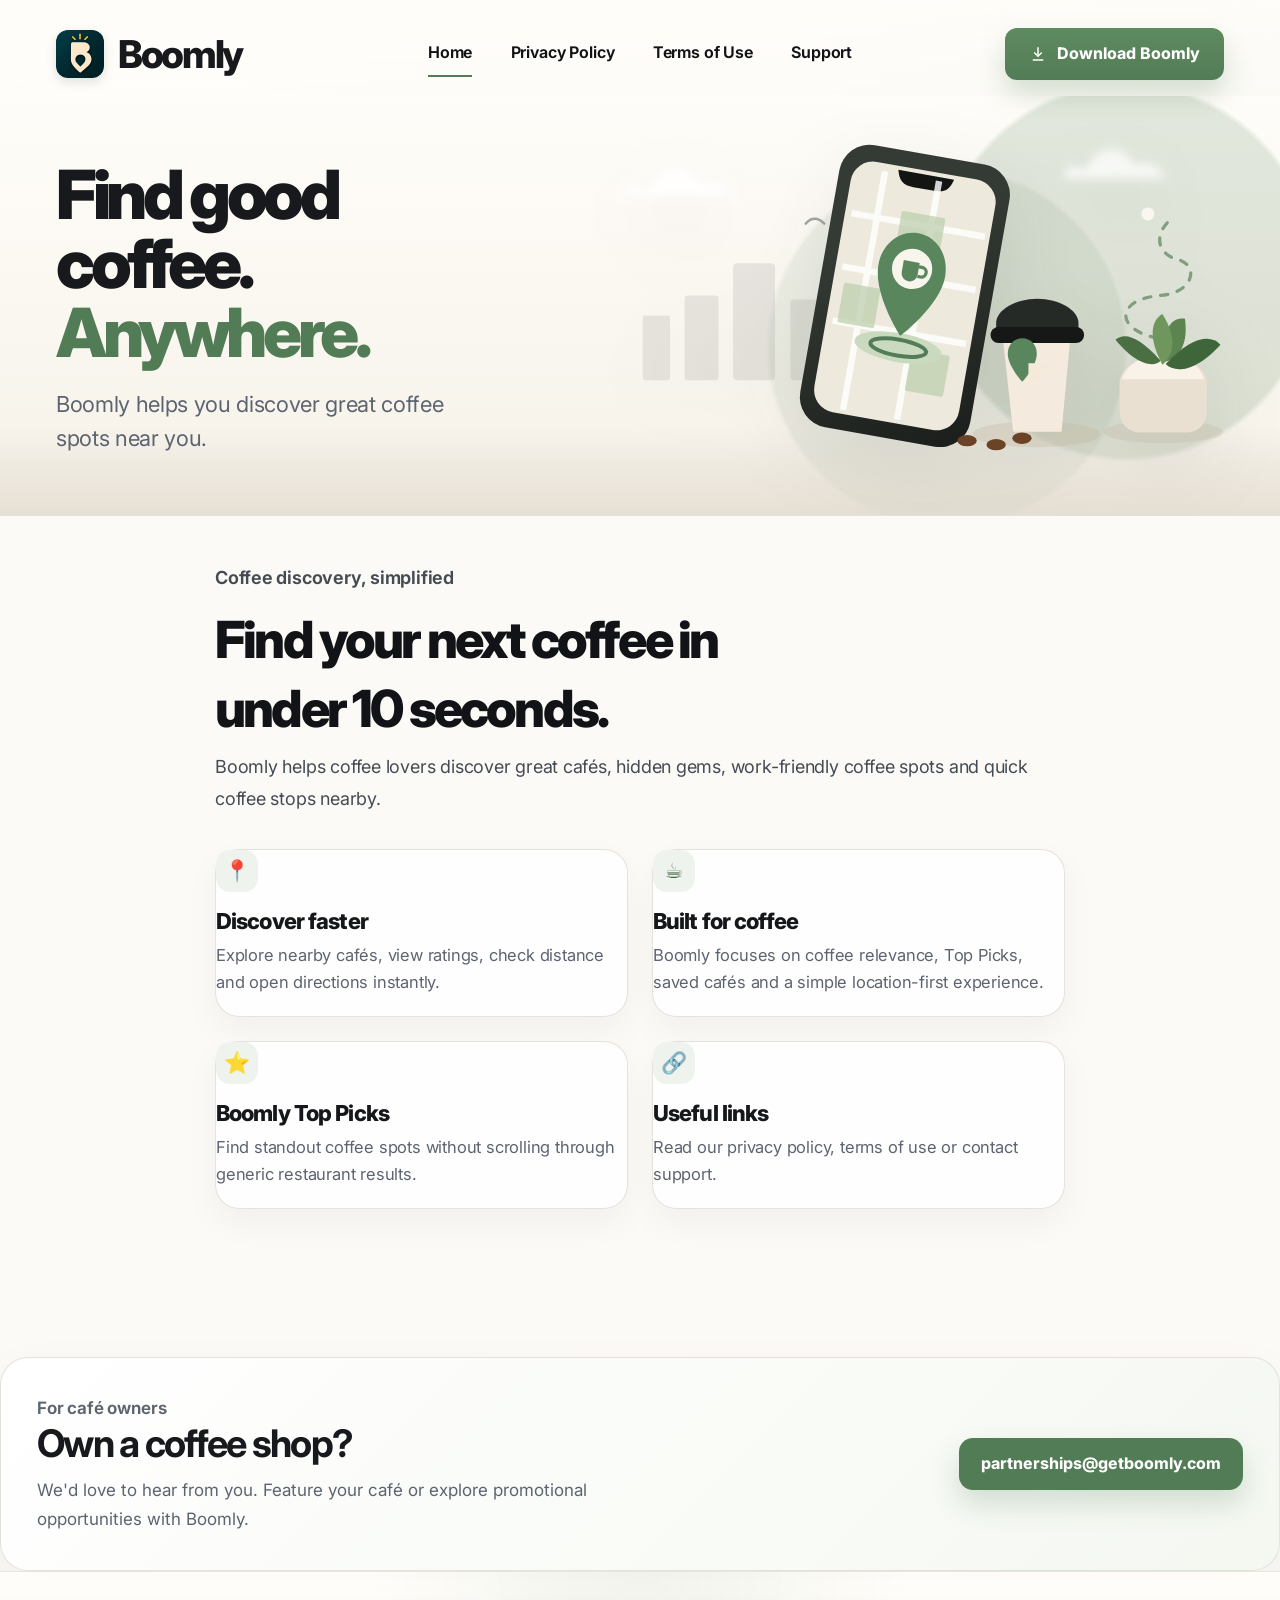
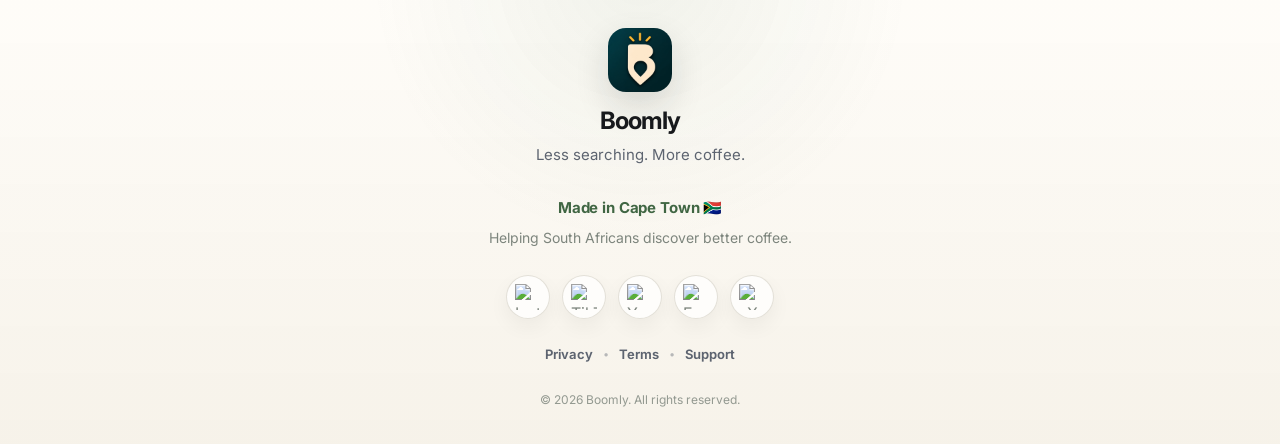
==== commit 561ff6e7: "Remove sidebar with links" ====
--- a/index.html
+++ b/index.html
@@ -358,40 +358,7 @@
         </div>
       </section>
       <main class="page-wrap">
-        <div class="content-layout">
-          <aside class="side-nav" aria-label="Page navigation">
-            <a href="/" class="active"
-              ><svg viewBox="0 0 24 24" fill="none" stroke="currentColor">
-                <path
-                  d="M3 10.8 12 3l9 7.8v9.7a1 1 0 0 1-1 1h-5.2v-6.3H9.2v6.3H4a1 1 0 0 1-1-1v-9.7Z"
-                /></svg
-              ><span>Home</span></a
-            ><a href="/privacy" class=""
-              ><svg viewBox="0 0 24 24" fill="none" stroke="currentColor">
-                <path
-                  d="M12 3.2 19 6v5.4c0 4.4-2.8 7.6-7 9.4-4.2-1.8-7-5-7-9.4V6l7-2.8Z"
-                />
-                <path d="m8.7 12 2.1 2.1 4.7-5" /></svg
-              ><span>Privacy Policy</span></a
-            ><a href="/terms_of_use" class=""
-              ><svg viewBox="0 0 24 24" fill="none" stroke="currentColor">
-                <path
-                  d="M7 3.5h7.2L19 8.4v12.1H7a2 2 0 0 1-2-2v-13a2 2 0 0 1 2-2Z"
-                />
-                <path d="M14 3.7V9h5" />
-                <path d="M8.5 13h7" />
-                <path d="M8.5 16.5h5" /></svg
-              ><span>Terms of Use</span></a
-            ><a href="/support" class=""
-              ><svg viewBox="0 0 24 24" fill="none" stroke="currentColor">
-                <path d="M12 21a9 9 0 1 0 0-18 9 9 0 0 0 0 18Z" />
-                <path
-                  d="M9.6 9.4a2.5 2.5 0 0 1 4.8.9c0 1.7-1.6 2.3-2.2 3.1-.3.4-.3.7-.3 1.1"
-                />
-                <path d="M12 17.4h.01" /></svg
-              ><span>Support</span></a
-            >
-          </aside>
+        <div class="content-layout content-layout-single">
           <article class="content-card home-card">
             <p class="eyebrow">Coffee discovery, simplified</p>
             <h1>Find your next coffee in</h1>
--- a/styles.css
+++ b/styles.css
@@ -262,6 +262,22 @@
   align-items: start;
 }
 
+.content-layout-single {
+  grid-template-columns: minmax(0, 1fr);
+  gap: 0;
+}
+
+.content-layout-single .content-card {
+  width: 100%;
+  max-width: 100%;
+}
+
+.content-layout-single .home-card {
+  width: min(100%, 980px);
+  max-width: 980px;
+  margin: 0 auto;
+}
+
 .side-nav {
   position: sticky;
   top: 28px;
@@ -624,6 +640,9 @@
     grid-template-columns: 1fr;
     gap: 32px;
   }
+  .content-layout-single {
+    gap: 0;
+  }
 
   .side-nav {
     position: static;
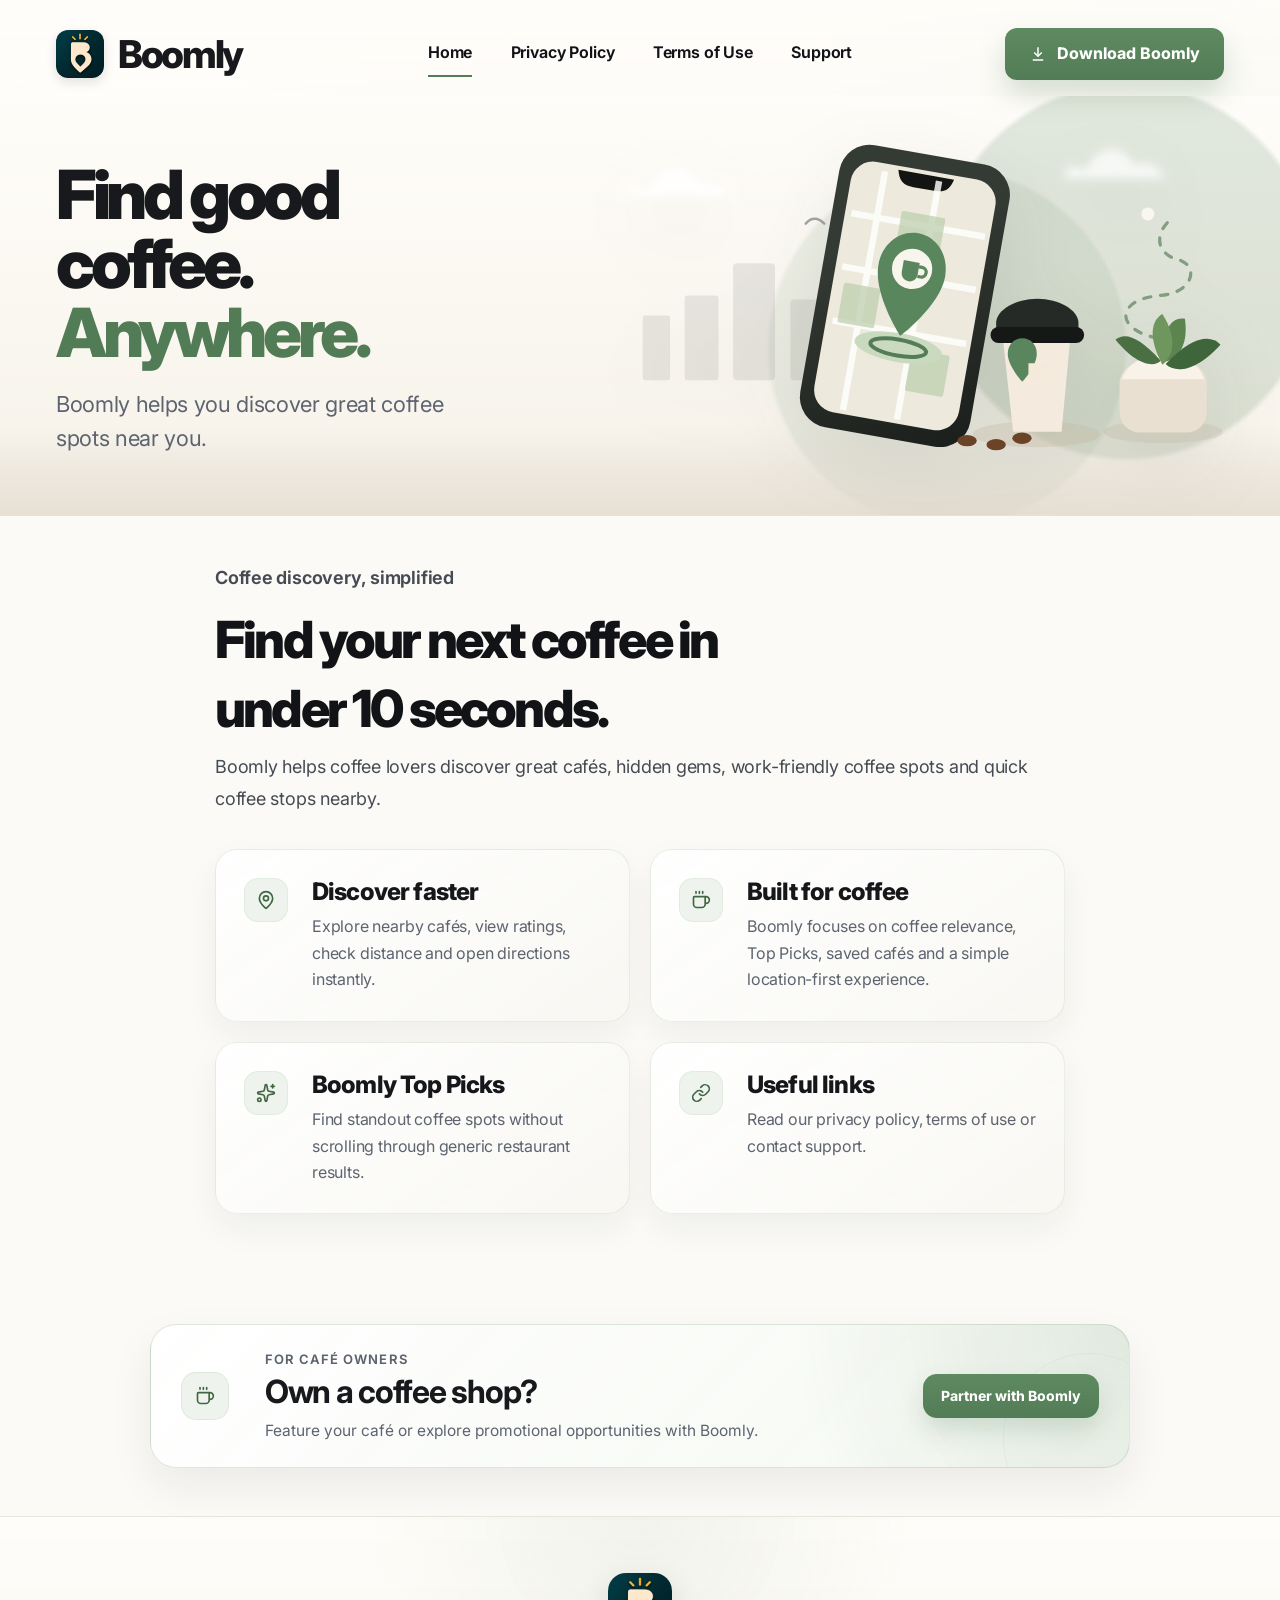
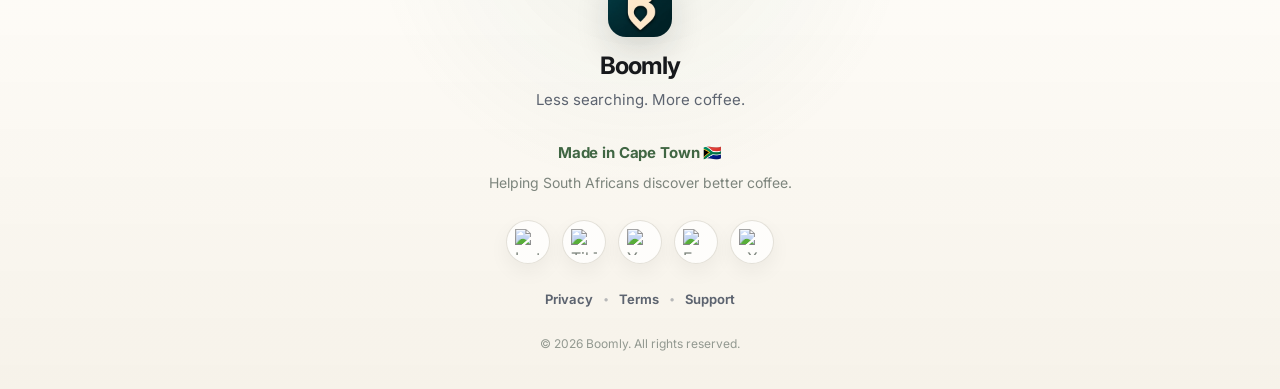
==== commit e9fb2e5a: "Index page styling updates and Lucide icons" ====
--- a/index.html
+++ b/index.html
@@ -369,33 +369,122 @@
             </p>
             <div class="info-grid">
               <section class="info-tile">
-                <div class="feature-icon">📍</div>
-                <h2>Discover faster</h2>
-                <p>
-                  Explore nearby cafés, view ratings, check distance and open
-                  directions instantly.
-                </p>
+                <div class="feature-icon" aria-hidden="true">
+                  <svg
+                    xmlns="http://www.w3.org/2000/svg"
+                    width="20"
+                    height="20"
+                    viewBox="0 0 24 24"
+                    fill="none"
+                    stroke="#406643"
+                    stroke-width="2"
+                    stroke-linecap="round"
+                    stroke-linejoin="round"
+                    class="lucide lucide-map-pin-icon lucide-map-pin"
+                  >
+                    <path
+                      d="M20 10c0 4.993-5.539 10.193-7.399 11.799a1 1 0 0 1-1.202 0C9.539 20.193 4 14.993 4 10a8 8 0 0 1 16 0"
+                    />
+                    <circle cx="12" cy="10" r="3" />
+                  </svg>
+                </div>
+                <div class="feature-copy">
+                  <h2>Discover faster</h2>
+                  <p>
+                    Explore nearby cafés, view ratings, check distance and open
+                    directions instantly.
+                  </p>
+                </div>
               </section>
+
               <section class="info-tile">
-                <div class="feature-icon">☕</div>
-                <h2>Built for coffee</h2>
-                <p>
-                  Boomly focuses on coffee relevance, Top Picks, saved cafés and
-                  a simple location-first experience.
-                </p>
+                <div class="feature-icon" aria-hidden="true">
+                  <svg
+                    xmlns="http://www.w3.org/2000/svg"
+                    width="20"
+                    height="20"
+                    viewBox="0 0 24 24"
+                    fill="none"
+                    stroke="#406643"
+                    stroke-width="2"
+                    stroke-linecap="round"
+                    stroke-linejoin="round"
+                    class="lucide lucide-coffee-icon lucide-coffee"
+                  >
+                    <path d="M10 2v2" />
+                    <path d="M14 2v2" />
+                    <path
+                      d="M16 8a1 1 0 0 1 1 1v8a4 4 0 0 1-4 4H7a4 4 0 0 1-4-4V9a1 1 0 0 1 1-1h14a4 4 0 1 1 0 8h-1"
+                    />
+                    <path d="M6 2v2" />
+                  </svg>
+                </div>
+                <div class="feature-copy">
+                  <h2>Built for coffee</h2>
+                  <p>
+                    Boomly focuses on coffee relevance, Top Picks, saved cafés and
+                    a simple location-first experience.
+                  </p>
+                </div>
               </section>
+
               <section class="info-tile">
-                <div class="feature-icon">⭐</div>
-                <h2>Boomly Top Picks</h2>
-                <p>
-                  Find standout coffee spots without scrolling through generic
-                  restaurant results.
-                </p>
+                <div class="feature-icon" aria-hidden="true">
+                  <svg
+                    xmlns="http://www.w3.org/2000/svg"
+                    width="20"
+                    height="20"
+                    viewBox="0 0 24 24"
+                    fill="none"
+                    stroke="#406643"
+                    stroke-width="2"
+                    stroke-linecap="round"
+                    stroke-linejoin="round"
+                    class="lucide lucide-sparkles-icon lucide-sparkles"
+                  >
+                    <path
+                      d="M11.017 2.814a1 1 0 0 1 1.966 0l1.051 5.558a2 2 0 0 0 1.594 1.594l5.558 1.051a1 1 0 0 1 0 1.966l-5.558 1.051a2 2 0 0 0-1.594 1.594l-1.051 5.558a1 1 0 0 1-1.966 0l-1.051-5.558a2 2 0 0 0-1.594-1.594l-5.558-1.051a1 1 0 0 1 0-1.966l5.558-1.051a2 2 0 0 0 1.594-1.594z"
+                    />
+                    <path d="M20 2v4" />
+                    <path d="M22 4h-4" />
+                    <circle cx="4" cy="20" r="2" />
+                  </svg>
+                </div>
+                <div class="feature-copy">
+                  <h2>Boomly Top Picks</h2>
+                  <p>
+                    Find standout coffee spots without scrolling through generic
+                    restaurant results.
+                  </p>
+                </div>
               </section>
+
               <section class="info-tile" id="download">
-                <div class="feature-icon">🔗</div>
-                <h2>Useful links</h2>
-                <p>Read our privacy policy, terms of use or contact support.</p>
+                <div class="feature-icon" aria-hidden="true">
+                  <svg
+                    xmlns="http://www.w3.org/2000/svg"
+                    width="20"
+                    height="20"
+                    viewBox="0 0 24 24"
+                    fill="none"
+                    stroke="#406643"
+                    stroke-width="2"
+                    stroke-linecap="round"
+                    stroke-linejoin="round"
+                    class="lucide lucide-link-icon lucide-link"
+                  >
+                    <path
+                      d="M10 13a5 5 0 0 0 7.54.54l3-3a5 5 0 0 0-7.07-7.07l-1.72 1.71"
+                    />
+                    <path
+                      d="M14 11a5 5 0 0 0-7.54-.54l-3 3a5 5 0 0 0 7.07 7.07l1.71-1.71"
+                    />
+                  </svg>
+                </div>
+                <div class="feature-copy">
+                  <h2>Useful links</h2>
+                  <p>Read our privacy policy, terms of use or contact support.</p>
+                </div>
               </section>
             </div>
             <!--<div class="inline-actions">
--- a/styles.css
+++ b/styles.css
@@ -385,7 +385,7 @@
   margin: 0 0 18px;
 }
 
-.content-card section,
+.content-card section:not(.info-tile),
 .info-panel {
   padding: 0 0 4px;
 }
@@ -393,49 +393,72 @@
 .info-grid {
   display: grid;
   grid-template-columns: repeat(2, minmax(0, 1fr));
-  gap: 24px;
+  gap: 20px;
   margin-top: 34px;
 }
 
 .info-tile {
   position: relative;
-  min-height: 168px;
+  display: grid;
+  grid-template-columns: 48px minmax(0, 1fr);
+  align-items: start;
+  gap: 20px;
+  min-height: 0;
   padding: 28px;
-  border: 1px solid rgba(226, 223, 214, 0.9);
-  border-radius: 24px;
-  background: rgba(255, 255, 255, 0.82);
-  box-shadow: 0 14px 36px rgba(26, 30, 27, 0.045);
-  transition: transform 0.2s ease, box-shadow 0.2s ease;
+  border: 1px solid rgba(82, 124, 85, 0.12);
+  border-radius: 22px;
+  background:
+    linear-gradient(
+      145deg,
+      rgba(255, 255, 255, 0.98),
+      rgba(248, 247, 242, 0.96)
+    );
+  box-shadow: 0 14px 34px rgba(26, 30, 27, 0.055);
+  transition:
+    transform 0.2s ease,
+    box-shadow 0.2s ease,
+    border-color 0.2s ease;
 }
 
 .info-tile:hover {
-  transform: translateY(-3px);
-  box-shadow: 0 18px 42px rgba(26, 30, 27, 0.07);
+  transform: translateY(-2px);
+  border-color: rgba(82, 124, 85, 0.2);
+  box-shadow: 0 18px 42px rgba(26, 30, 27, 0.075);
 }
 
 .feature-icon {
-  width: 42px;
-  height: 42px;
-  margin-bottom: 16px;
+  width: 44px;
+  height: 44px;
   display: grid;
   place-items: center;
+  border: 1px solid rgba(82, 124, 85, 0.08);
   border-radius: 14px;
   background: var(--green-soft);
   color: var(--green-dark);
-  font-size: 21px;
+}
+
+.feature-icon svg {
+  width: 20px;
+  height: 20px;
+  display: block;
+}
+
+.feature-copy {
+  min-width: 0;
 }
 
 .info-tile h2 {
   margin: 0 0 8px;
-  font-size: 22px;
-  line-height: 1.2;
+  font-size: 24px;
+  line-height: 1.15;
+  letter-spacing: -0.035em;
 }
 
 .info-tile p {
   margin: 0;
-  font-size: 16.5px;
+  color: var(--muted);
+  font-size: 16px;
   line-height: 1.65;
-  color: var(--muted);
 }
 
 .inline-actions {
@@ -703,15 +726,36 @@
 
   .info-grid {
     grid-template-columns: 1fr;
+    gap: 16px;
+  }
+
+  .info-tile {
+    grid-template-columns: 44px minmax(0, 1fr);
+    gap: 16px;
+    padding: 22px;
+  }
+
+  .feature-icon {
+    width: 42px;
+    height: 42px;
+    border-radius: 13px;
+  }
+
+  .info-tile h2 {
+    font-size: 22px;
   }
 
   .content-card h1 {
-    font-size: 36px;
+    margin-bottom: 12px;
+    font-size: 32px;
+    line-height: 1.08;
+    letter-spacing: -0.045em;
   }
 
   .content-card p,
   .content-card li {
-    font-size: 16.5px;
+    font-size: 16px;
+    line-height: 1.65;
   }
 
   .footer {
@@ -754,62 +798,117 @@
 }
 
 .partner-section {
-  margin-top: 56px;
+  width: min(calc(100% - 48px), 980px);
+  margin: 18px auto 48px;
 }
 
 .partner-card {
-  display: flex;
-  align-items: center;
-  justify-content: space-between;
-  gap: 32px;
-  padding: 36px;
-  border: 1px solid rgba(226, 223, 214, 0.9);
-  border-radius: 28px;
-  background: linear-gradient(135deg, #ffffff, #f4f8f1);
-  box-shadow: 0 18px 48px rgba(26, 30, 27, 0.055);
+  position: relative;
+  display: grid;
+  grid-template-columns: auto minmax(0, 1fr) auto;
+  align-items: center;
+  gap: 36px;
+  padding: 24px 30px;
+  overflow: hidden;
+  border: 1px solid rgba(82, 124, 85, 0.18);
+  border-radius: 26px;
+  background:
+    radial-gradient(circle at 100% 0%, rgba(82, 124, 85, 0.13), transparent 34%),
+    linear-gradient(135deg, rgba(255, 255, 255, 0.98), rgba(244, 248, 241, 0.95));
+  box-shadow: 0 18px 44px rgba(26, 30, 27, 0.07);
+}
+
+.partner-card::after {
+  content: "";
+  position: absolute;
+  right: -46px;
+  bottom: -58px;
+  width: 170px;
+  height: 170px;
+  border: 1px solid rgba(82, 124, 85, 0.06);
+  border-radius: 50%;
+}
+
+.partner-icon {
+  position: relative;
+  z-index: 1;
+  width: 48px;
+  height: 48px;
+  display: grid;
+  place-items: center;
+  border-radius: 15px;
+  background: var(--green-soft);
+  color: var(--green-dark);
+  font-size: 21px;
+  box-shadow: inset 0 0 0 1px rgba(82, 124, 85, 0.1);
+}
+
+.partner-copy {
+  position: relative;
+  z-index: 1;
+  min-width: 0;
+}
+
+.partner-copy .eyebrow {
+  margin: 0 0 3px;
+  font-size: 13px;
+  text-transform: uppercase;
+  letter-spacing: 0.08em;
 }
 
 .partner-card h2 {
-  margin: 0 0 12px;
-  font-size: clamp(28px, 3vw, 38px);
-  line-height: 1.1;
-  letter-spacing: -0.045em;
+  margin: 0 0 8px;
+  font-size: clamp(24px, 2.6vw, 32px);
+  line-height: 1.12;
+  letter-spacing: -0.04em;
 }
 
 .partner-card p {
   margin: 0;
-  max-width: 600px;
+  max-width: 560px;
   color: var(--muted);
-  font-size: 17px;
-  line-height: 1.7;
+  font-size: 15.5px;
+  line-height: 1.65;
 }
 
 .partner-link {
+  position: relative;
+  z-index: 1;
   flex: 0 0 auto;
   display: inline-flex;
   align-items: center;
   justify-content: center;
-  min-height: 52px;
-  padding: 0 22px;
+  min-height: 44px;
+  padding: 0 18px;
   border-radius: 14px;
-  background: var(--green);
+  background: linear-gradient(180deg, #5e8a61, var(--green));
   color: #ffffff;
+  font-size: 14px;
   font-weight: 760;
-  box-shadow: 0 14px 28px rgba(82, 124, 85, 0.22);
+  box-shadow: 0 12px 24px rgba(82, 124, 85, 0.2);
+  transition: transform 0.2s ease, box-shadow 0.2s ease, background 0.2s ease;
 }
 
 .partner-link:hover {
-  background: var(--green-dark);
+  transform: translateY(-1px);
+  background: linear-gradient(180deg, #557f58, var(--green-dark));
+  box-shadow: 0 16px 30px rgba(82, 124, 85, 0.25);
 }
 
 @media (max-width: 760px) {
+  .partner-section {
+    width: min(calc(100% - 40px), 980px);
+    margin-bottom: 38px;
+  }
+
   .partner-card {
-    flex-direction: column;
-    align-items: flex-start;
-    padding: 28px;
+    grid-template-columns: auto minmax(0, 1fr);
+    gap: 16px;
+    padding: 22px;
   }
 
   .partner-link {
+    grid-column: 1 / -1;
     width: 100%;
   }
 }
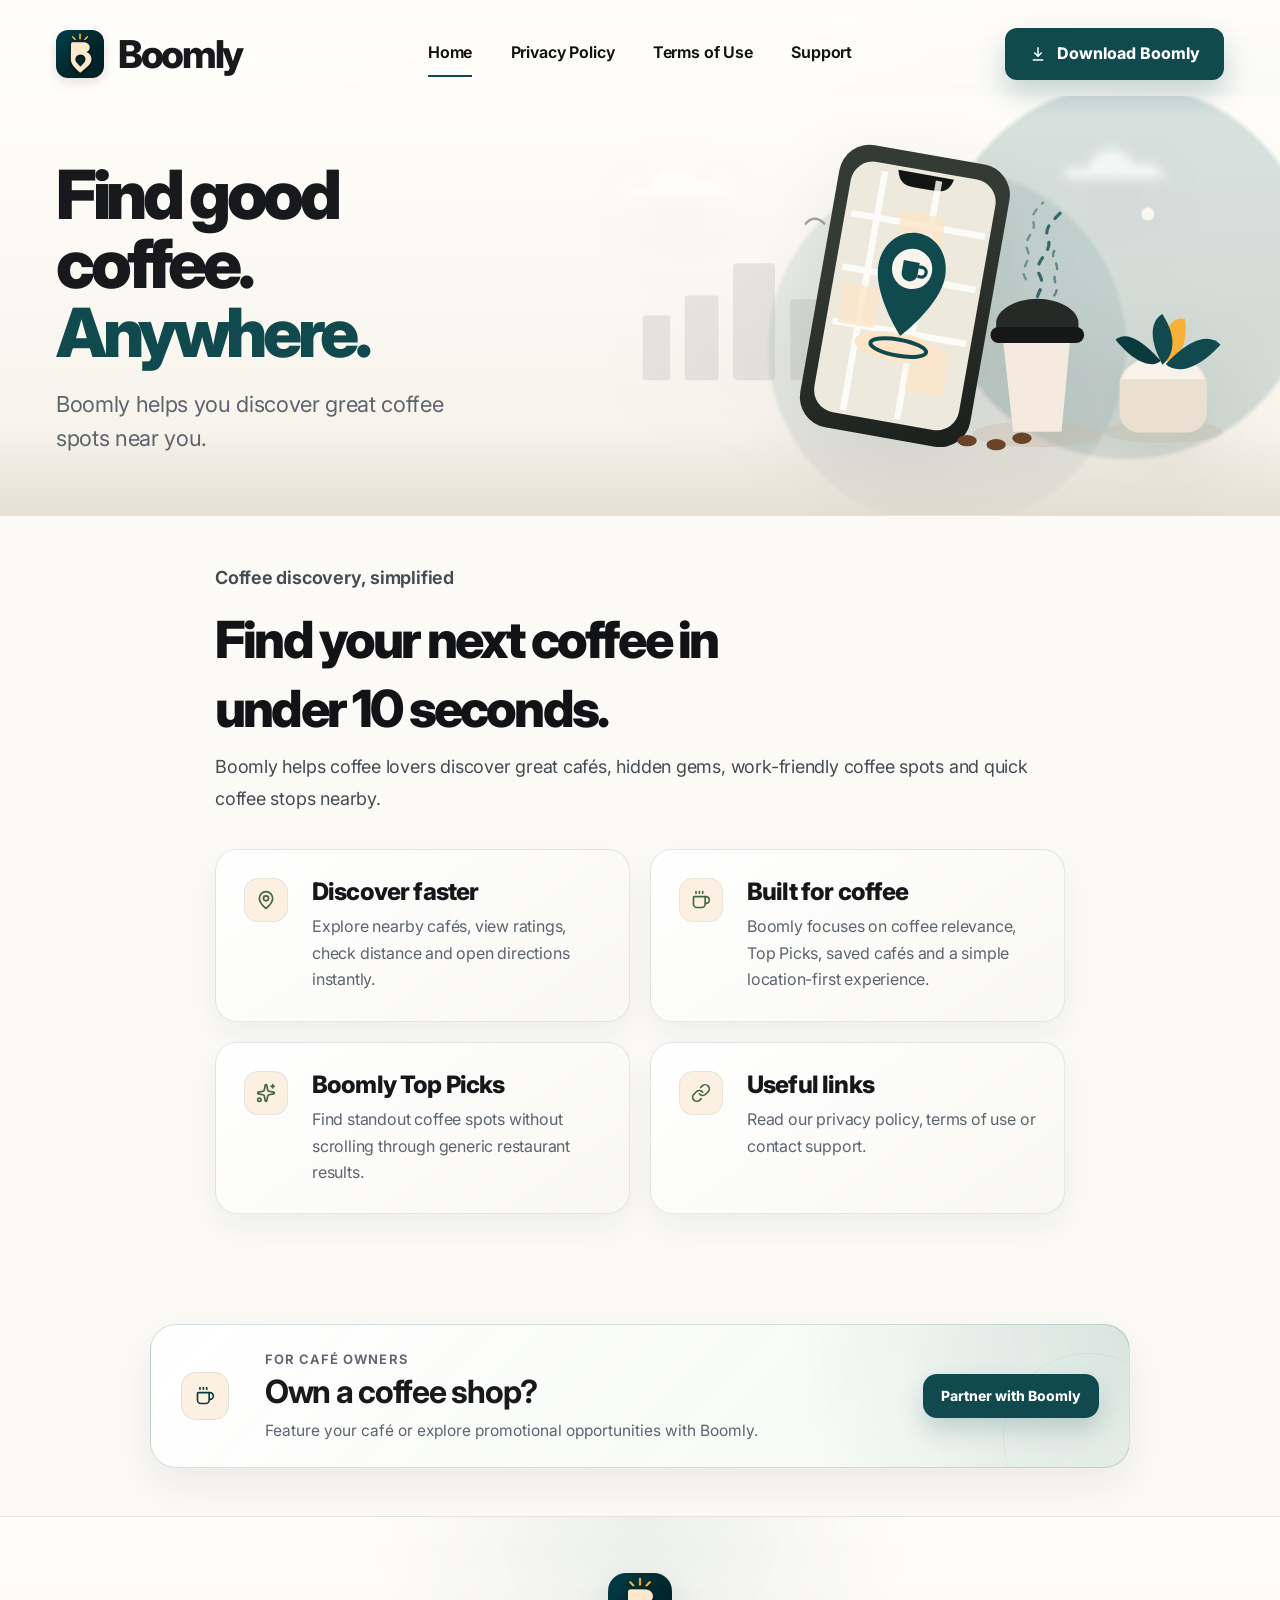
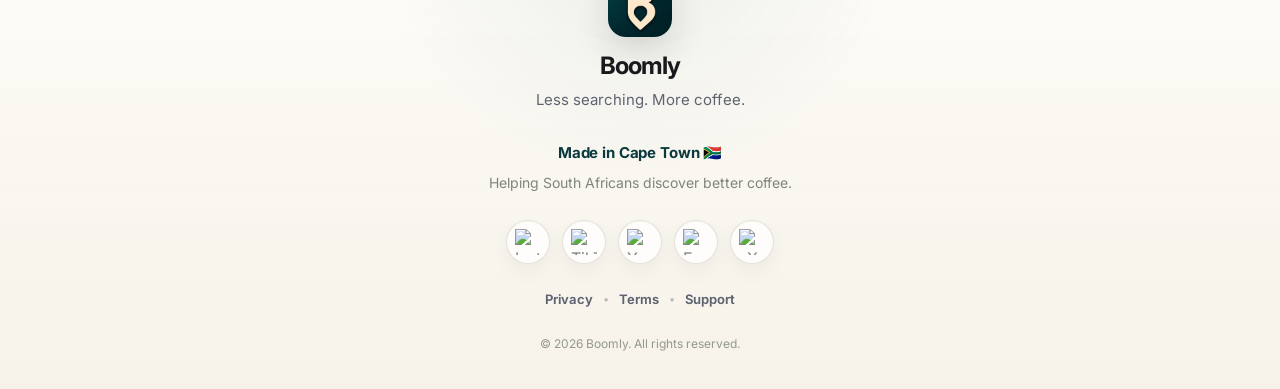
==== commit ccf87ae2: "Color theme update and global or shared Hero section" ====
--- a/index.html
+++ b/index.html
@@ -83,280 +83,7 @@
   </head>
   <body>
     <div class="site-shell">
-      <header class="site-header">
-        <nav class="navbar">
-          <a class="brand" href="/"
-            ><img
-              class="brand-logo"
-              src="images/icon-192.png"
-              alt="Boomly Logo"
-            /><span class="brand-mark" style="display: none"
-              ><svg
-                viewBox="0 0 64 78"
-                fill="none"
-                xmlns="http://www.w3.org/2000/svg"
-              >
-                <path
-                  d="M32 76C32 76 59 47.5 59 28.5C59 12.8 47.1 3 32 3C16.9 3 5 12.8 5 28.5C5 47.5 32 76 32 76Z"
-                  fill="#111316"
-                />
-                <path
-                  d="M32 62C32 62 49.5 42.7 49.5 29.6C49.5 18.5 42.2 11.8 32 11.8C21.8 11.8 14.5 18.5 14.5 29.6C14.5 42.7 32 62 32 62Z"
-                  fill="#FBFAF7"
-                />
-                <path
-                  d="M29.5 48.3C22.7 46.7 18.2 40.6 18.2 33.3C18.2 24.7 24.5 17.9 32.8 17.9C34.2 17.9 35.5 18.1 36.7 18.5C32.4 21.4 29.7 26.7 29.7 33C29.7 39.3 32.4 44.7 36.8 47.6C34.6 48.6 32.1 48.9 29.5 48.3Z"
-                  fill="#111316"
-                /></svg></span
-            ><span>Boomly</span></a
-          >
-          <div class="nav-links">
-            <a href="/" class="">Home</a
-            ><a href="/privacy" class="">Privacy Policy</a
-            ><a href="/terms_of_use" class="">Terms of Use</a
-            ><a href="/support" class="">Support</a>
-          </div>
-          <a
-            class="download-btn"
-            href="#"
-            id="downloadBoomlyBtn"
-            aria-label="Download Boomly"
-          >
-            <svg
-              width="18"
-              height="18"
-              viewBox="0 0 24 24"
-              fill="none"
-              stroke="currentColor"
-              stroke-width="2"
-            >
-              <path d="M12 3v12" />
-              <path d="m7 10 5 5 5-5" />
-              <path d="M5 20h14" />
-            </svg>
-            Download Boomly
-          </a>
-        </nav>
-      </header>
-      <section class="hero">
-        <div class="hero-inner">
-          <div class="hero-copy">
-            <h1>
-              <span class="hero-line">Find good coffee.</span>
-              <span class="accent">Anywhere.</span>
-            </h1>
-            <p>Boomly helps you discover great coffee spots near you.</p>
-          </div>
-          <div class="hero-art" aria-hidden="true">
-            <svg
-              viewBox="0 0 820 440"
-              role="img"
-              xmlns="http://www.w3.org/2000/svg"
-            >
-              <defs>
-                <linearGradient
-                  id="phone"
-                  x1="240"
-                  y1="35"
-                  x2="450"
-                  y2="390"
-                  gradientUnits="userSpaceOnUse"
-                >
-                  <stop stop-color="#343A34" />
-                  <stop offset="1" stop-color="#0F1210" />
-                </linearGradient>
-                <linearGradient
-                  id="cup"
-                  x1="535"
-                  y1="225"
-                  x2="645"
-                  y2="385"
-                  gradientUnits="userSpaceOnUse"
-                >
-                  <stop stop-color="#F4EADD" />
-                  <stop offset="1" stop-color="#D8C4AC" />
-                </linearGradient>
-                <filter id="blur" x="-20%" y="-20%" width="140%" height="140%">
-                  <feGaussianBlur stdDeviation="6" />
-                </filter>
-              </defs>
-              <g class="cloud" fill="#FFFFFF" filter="url(#blur)">
-                <path
-                  d="M82 83h128c-6-20-25-24-40-18-11-30-57-24-62 9-15-12-35-4-26 9Z"
-                />
-                <path
-                  d="M625 60h122c-7-20-26-22-38-16-10-30-52-25-59 6-16-11-34-2-25 10Z"
-                />
-              </g>
-              <g opacity=".22" fill="#9D9C95">
-                <rect x="100" y="230" width="34" height="80" rx="3" />
-                <rect x="152" y="205" width="42" height="105" rx="4" />
-                <rect x="212" y="165" width="52" height="145" rx="5" />
-                <rect x="283" y="210" width="38" height="100" rx="4" />
-                <rect x="335" y="190" width="44" height="120" rx="4" />
-              </g>
-              <path
-                class="bird"
-                d="M302 116c7-8 15-8 23 0M340 126c7-8 15-8 23 0"
-                stroke="#7D8279"
-                stroke-width="3"
-                fill="none"
-                stroke-linecap="round"
-              />
-              <path
-                class="route"
-                d="M750 115c-18 20-8 40 12 45 30 8 19 42-20 45-60 5-58 47 8 55"
-                stroke="#5E845F"
-                stroke-width="4"
-                stroke-dasharray="9 12"
-                fill="none"
-                stroke-linecap="round"
-              />
-              <g transform="translate(270 22) rotate(10 120 180)">
-                <rect
-                  x="48"
-                  y="0"
-                  width="214"
-                  height="355"
-                  rx="38"
-                  fill="url(#phone)"
-                />
-                <rect
-                  x="64"
-                  y="20"
-                  width="182"
-                  height="315"
-                  rx="28"
-                  fill="#EDE9DD"
-                />
-                <path
-                  d="M120 25h70c-3 13-9 18-22 18h-26c-13 0-19-5-22-18Z"
-                  fill="#121512"
-                />
-                <g stroke="#FFFFFF" stroke-width="8" opacity=".82">
-                  <path
-                    d="M72 88h168M72 155h168M72 223h168M104 30v300M172 30v300"
-                  />
-                </g>
-                <g fill="#BFD0AF" opacity=".75">
-                  <rect x="133" y="74" width="55" height="44" rx="3" />
-                  <rect x="78" y="174" width="46" height="50" rx="3" />
-                  <rect x="175" y="241" width="48" height="52" rx="3" />
-                </g>
-                <ellipse cx="158" cy="242" rx="55" ry="18" fill="#CADABF" />
-                <ellipse
-                  cx="158"
-                  cy="242"
-                  rx="35"
-                  ry="10"
-                  fill="none"
-                  stroke="#547D57"
-                  stroke-width="5"
-                />
-                <path
-                  d="M158 227s42-45 42-82c0-27-19-47-42-47s-42 20-42 47c0 37 42 82 42 82Z"
-                  fill="#5A865D"
-                />
-                <circle cx="158" cy="143" r="25" fill="#F8F5ED" />
-                <path
-                  d="M146 134h20v15a10 10 0 0 1-10 10 10 10 0 0 1-10-10v-15Z"
-                  fill="#5A865D"
-                />
-                <path
-                  d="M166 139h4a6 6 0 0 1 0 12h-4"
-                  fill="none"
-                  stroke="#5A865D"
-                  stroke-width="4"
-                />
-              </g>
-              <g transform="translate(525 198)">
-                <ellipse
-                  cx="63"
-                  cy="179"
-                  rx="79"
-                  ry="16"
-                  fill="#C5B7A4"
-                  opacity=".35"
-                />
-                <path d="M20 48h86l-12 128H34L20 48Z" fill="url(#cup)" />
-                <path
-                  d="M13 41c0-16 24-30 51-30s51 14 51 30v16H13V41Z"
-                  fill="#252A26"
-                />
-                <rect
-                  x="6"
-                  y="46"
-                  width="116"
-                  height="20"
-                  rx="10"
-                  fill="#151817"
-                />
-                <path
-                  d="M49 116s29-31 29-56c0-18-12-31-29-31S20 42 20 60c0 25 29 56 29 56Z"
-                  transform="translate(15 42) scale(.62)"
-                  fill="#5A865D"
-                />
-                <path
-                  d="M52 91h17v13a8 8 0 0 1-8 8 8 8 0 0 1-8-8V91Z"
-                  fill="#F5E9DA"
-                />
-                <path
-                  d="M69 95h4a5 5 0 0 1 0 10h-4"
-                  fill="none"
-                  stroke="#F5E9DA"
-                  stroke-width="3"
-                />
-              </g>
-              <g transform="translate(670 196)">
-                <ellipse
-                  cx="75"
-                  cy="178"
-                  rx="74"
-                  ry="14"
-                  fill="#C5B7A4"
-                  opacity=".32"
-                />
-                <rect
-                  x="21"
-                  y="93"
-                  width="108"
-                  height="86"
-                  rx="25"
-                  fill="#E9E0D2"
-                />
-                <path d="M24 113c6-20 25-30 51-30s45 10 51 30" fill="#F8F2E8" />
-                <path
-                  d="M72 90C45 60 27 54 16 64c25 31 47 35 56 26Z"
-                  fill="#496F43"
-                />
-                <path
-                  d="M75 92C72 52 86 34 102 38c5 38-12 51-27 54Z"
-                  fill="#5B844E"
-                />
-                <path
-                  d="M78 94c31-33 55-38 68-24-32 35-57 35-68 24Z"
-                  fill="#3F663A"
-                />
-                <path
-                  d="M74 95c-18-34-14-55 0-63 19 30 14 51 0 63Z"
-                  fill="#6E965D"
-                />
-              </g>
-              <g fill="#6B4428">
-                <ellipse cx="502" cy="385" rx="12" ry="7" />
-                <ellipse cx="538" cy="390" rx="12" ry="7" />
-                <ellipse cx="570" cy="382" rx="12" ry="7" />
-              </g>
-              <path
-                d="M744 64s27-7 35 16c8 23-25 47-35 59-10-12-43-36-35-59 8-23 35-16 35-16Z"
-                fill="#527C55"
-                transform="scale(.42) translate(1280 90)"
-              />
-              <circle cx="726" cy="104" r="8" fill="#F9F7EF" />
-            </svg>
-          </div>
-        </div>
-      </section>
+      
       <main class="page-wrap">
         <div class="content-layout content-layout-single">
           <article class="content-card home-card">
--- a/styles.css
+++ b/styles.css
@@ -6,9 +6,10 @@
   --text: #17191c;
   --muted: #5d6470;
   --muted-soft: #7d857d;
-  --green: #527c55;
-  --green-dark: #406643;
-  --green-soft: #eef4ed;
+  --green: #104a4e;
+  --green-dark: #0b3a3e;
+  --green-soft: #fbf0e2;
+  --accent: #f6b236;
   --border: #e9e6dd;
   --shadow-soft: 0 20px 60px rgba(22, 27, 25, 0.08);
   --shadow-card: 0 24px 70px rgba(22, 27, 25, 0.06);
@@ -42,7 +43,7 @@
   pointer-events: none;
   background:
     radial-gradient(circle at 12% 8%, rgba(255, 255, 255, 0.92), transparent 24%),
-    radial-gradient(circle at 92% 12%, rgba(82, 124, 85, 0.08), transparent 28%);
+    radial-gradient(circle at 92% 12%, rgba(20, 86, 90, 0.08), transparent 28%);
   z-index: -1;
 }
 
@@ -157,17 +158,17 @@
   min-height: 52px;
   padding: 0 24px;
   border-radius: 12px;
-  background: linear-gradient(180deg, #5e8a61, var(--green));
+  background: var(--green);
   color: #ffffff;
   font-weight: 760;
-  box-shadow: 0 14px 28px rgba(82, 124, 85, 0.24);
+  box-shadow: 0 14px 28px rgba(20, 86, 90, 0.24);
   transition: transform 0.2s ease, box-shadow 0.2s ease, background 0.2s ease;
 }
 
 .download-btn:hover {
   transform: translateY(-1px);
-  background: linear-gradient(180deg, #557f58, var(--green-dark));
-  box-shadow: 0 18px 34px rgba(82, 124, 85, 0.28);
+  background: linear-gradient(180deg, var(--green), var(--green-dark));
+  box-shadow: 0 18px 34px rgba(20, 86, 90, 0.28);
 }
 
 .hero {
@@ -175,8 +176,8 @@
   overflow: hidden;
   min-height: 360px;
   background:
-    radial-gradient(circle at 88% 42%, rgba(82, 124, 85, 0.17) 0 16%, transparent 16.5%),
-    radial-gradient(circle at 74% 60%, rgba(82, 124, 85, 0.09) 0 18%, transparent 18.5%),
+    radial-gradient(circle at 88% 42%, rgba(20, 86, 90, 0.17) 0 16%, transparent 16.5%),
+    radial-gradient(circle at 74% 60%, rgba(20, 86, 90, 0.09) 0 18%, transparent 18.5%),
     linear-gradient(180deg, #fffdf9 0%, #f6f2e9 100%);
   border-bottom: 1px solid rgba(226, 221, 211, 0.85);
 }
@@ -405,7 +406,7 @@
   gap: 20px;
   min-height: 0;
   padding: 28px;
-  border: 1px solid rgba(82, 124, 85, 0.12);
+  border: 1px solid rgba(20, 86, 90, 0.12);
   border-radius: 22px;
   background:
     linear-gradient(
@@ -422,7 +423,7 @@
 
 .info-tile:hover {
   transform: translateY(-2px);
-  border-color: rgba(82, 124, 85, 0.2);
+  border-color: rgba(20, 86, 90, 0.2);
   box-shadow: 0 18px 42px rgba(26, 30, 27, 0.075);
 }
 
@@ -431,7 +432,7 @@
   height: 44px;
   display: grid;
   place-items: center;
-  border: 1px solid rgba(82, 124, 85, 0.08);
+  border: 1px solid rgba(20, 86, 90, 0.08);
   border-radius: 14px;
   background: var(--green-soft);
   color: var(--green-dark);
@@ -482,7 +483,7 @@
 .button {
   background: var(--green);
   color: #ffffff;
-  box-shadow: 0 14px 28px rgba(82, 124, 85, 0.2);
+  box-shadow: 0 14px 28px rgba(20, 86, 90, 0.2);
 }
 
 .secondary-link {
@@ -495,7 +496,7 @@
   padding: 3px 0;
   color: var(--green-dark);
   font-weight: 750;
-  border-bottom: 2px solid rgba(82, 124, 85, 0.24);
+  border-bottom: 2px solid rgba(20, 86, 90, 0.24);
 }
 
 .footer {
@@ -503,7 +504,7 @@
   color: var(--muted-soft);
   border-top: 1px solid rgba(226, 223, 214, 0.72);
   background:
-    radial-gradient(circle at 50% 0%, rgba(82, 124, 85, 0.08), transparent 34%),
+    radial-gradient(circle at 50% 0%, rgba(20, 86, 90, 0.08), transparent 34%),
     linear-gradient(180deg, rgba(255, 253, 249, 0.94), rgba(246, 242, 233, 0.98));
 }
 
@@ -587,7 +588,7 @@
 
 .footer-social a:hover {
   transform: translateY(-2px);
-  border-color: rgba(82, 124, 85, 0.36);
+  border-color: rgba(20, 86, 90, 0.36);
   background: #ffffff;
   box-shadow: 0 12px 26px rgba(22, 27, 25, 0.09);
 }
@@ -810,10 +811,10 @@
   gap: 36px;
   padding: 24px 30px;
   overflow: hidden;
-  border: 1px solid rgba(82, 124, 85, 0.18);
+  border: 1px solid rgba(20, 86, 90, 0.18);
   border-radius: 26px;
   background:
-    radial-gradient(circle at 100% 0%, rgba(82, 124, 85, 0.13), transparent 34%),
+    radial-gradient(circle at 100% 0%, rgba(20, 86, 90, 0.13), transparent 34%),
     linear-gradient(135deg, rgba(255, 255, 255, 0.98), rgba(244, 248, 241, 0.95));
   box-shadow: 0 18px 44px rgba(26, 30, 27, 0.07);
 }
@@ -825,7 +826,7 @@
   bottom: -58px;
   width: 170px;
   height: 170px;
-  border: 1px solid rgba(82, 124, 85, 0.06);
+  border: 1px solid rgba(20, 86, 90, 0.06);
   border-radius: 50%;
 }
 
@@ -840,7 +841,7 @@
   background: var(--green-soft);
   color: var(--green-dark);
   font-size: 21px;
-  box-shadow: inset 0 0 0 1px rgba(82, 124, 85, 0.1);
+  box-shadow: inset 0 0 0 1px rgba(20, 86, 90, 0.1);
 }
 
 .partner-copy {
@@ -881,18 +882,18 @@
   min-height: 44px;
   padding: 0 18px;
   border-radius: 14px;
-  background: linear-gradient(180deg, #5e8a61, var(--green));
+  background: var(--green);
   color: #ffffff;
   font-size: 14px;
   font-weight: 760;
-  box-shadow: 0 12px 24px rgba(82, 124, 85, 0.2);
+  box-shadow: 0 12px 24px rgba(20, 86, 90, 0.2);
   transition: transform 0.2s ease, box-shadow 0.2s ease, background 0.2s ease;
 }
 
 .partner-link:hover {
   transform: translateY(-1px);
-  background: linear-gradient(180deg, #557f58, var(--green-dark));
-  box-shadow: 0 16px 30px rgba(82, 124, 85, 0.25);
+  background: linear-gradient(180deg, var(--green), var(--green-dark));
+  box-shadow: 0 16px 30px rgba(20, 86, 90, 0.25);
 }
 
 @media (max-width: 760px) {
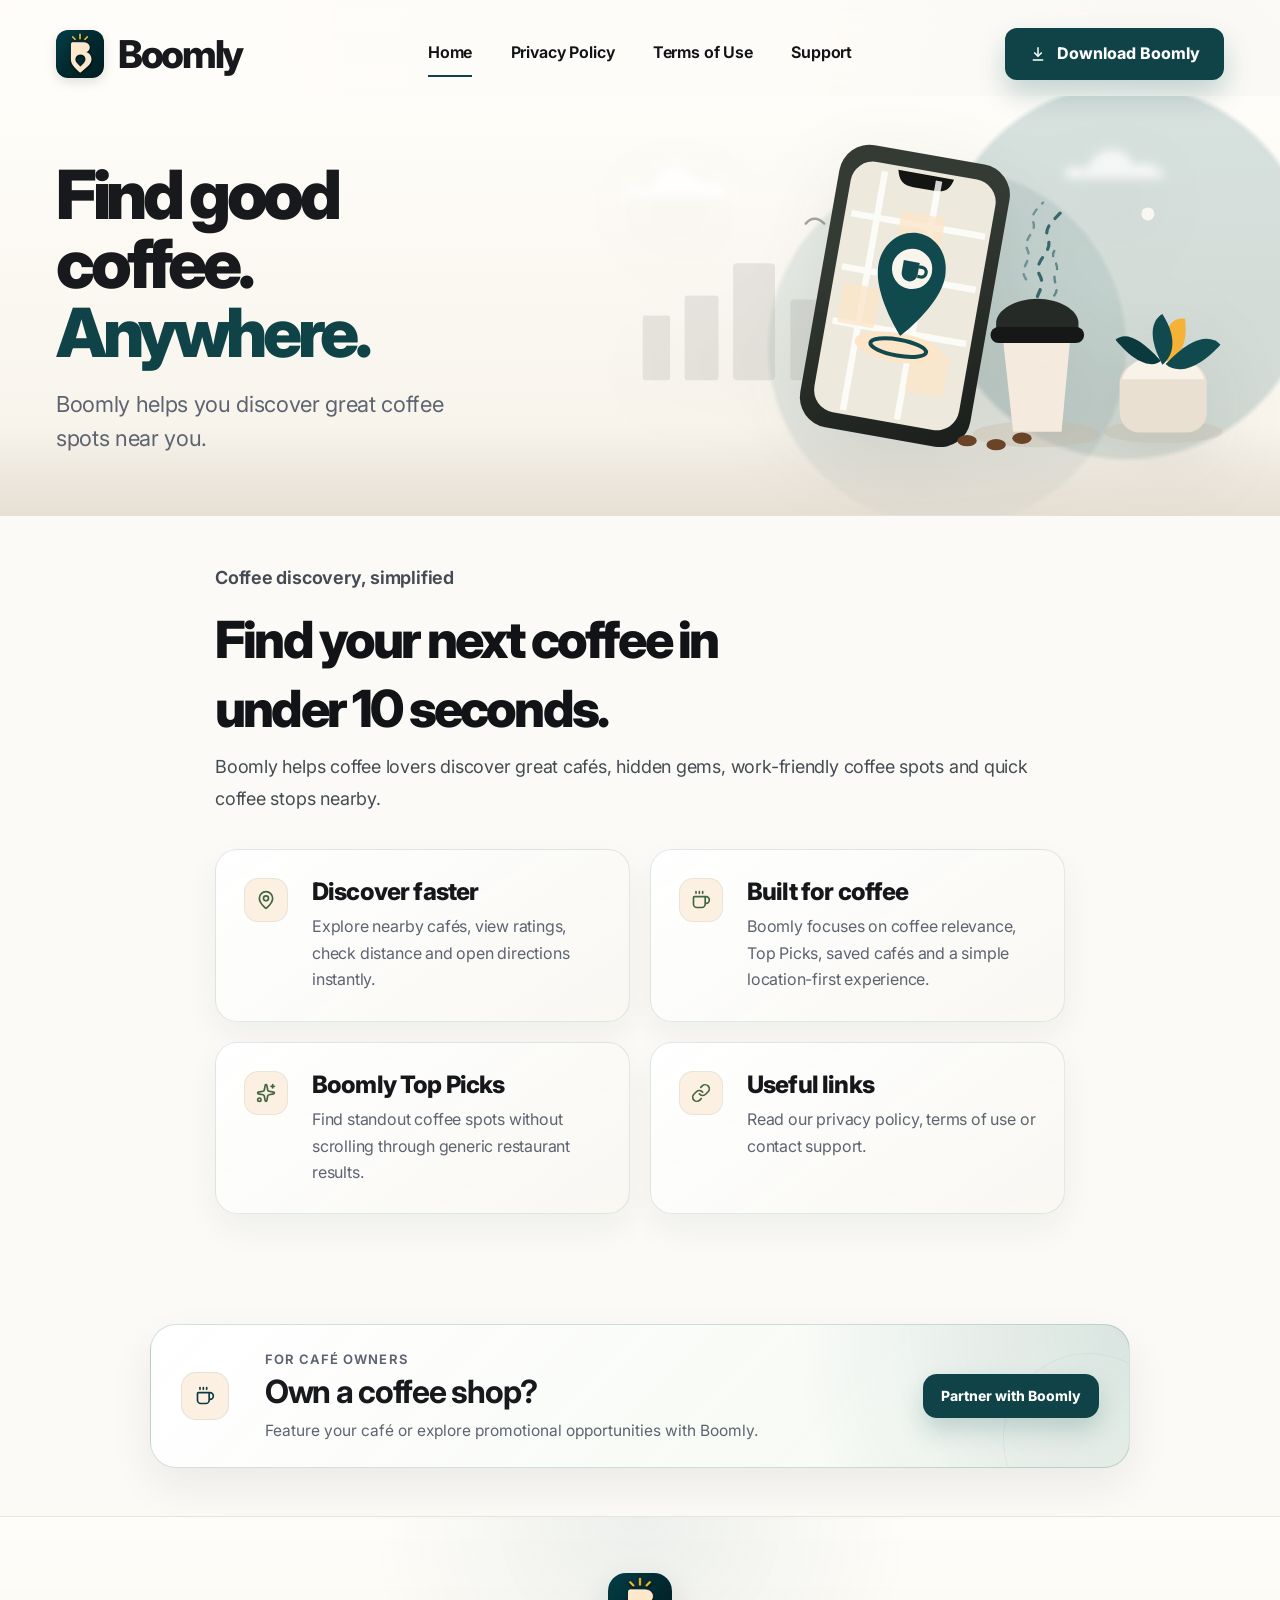
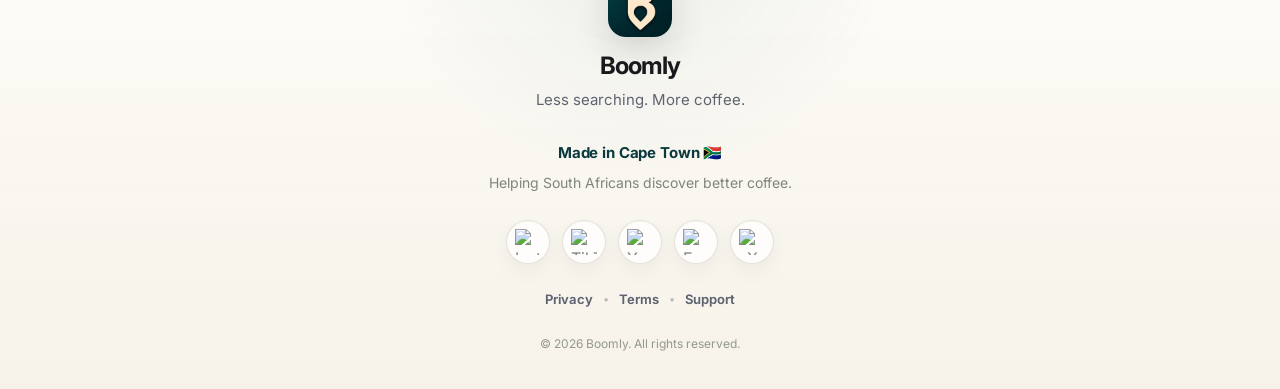
==== commit 0cb066b6: "Centralize download modal in global script" ====
--- a/index.html
+++ b/index.html
@@ -245,33 +245,6 @@
 </section>
       <footer class="footer" id="globalFooter"></footer>
     </div>
-    <div class="store-modal" id="storeModal" aria-hidden="true">
-      <div class="store-modal-card">
-        <button class="store-modal-close" id="closeStoreModal">×</button>
-
-        <h2>Download Boomly</h2>
-        <p>Choose your app store.</p>
-
-        <div class="store-actions">
-          <a
-            class="store-btn"
-            href="https://play.google.com/store/apps/details?id=com.shukrie.boomlyapp"
-            onclick="gtag('event', 'download_android_click');"
-          >
-            Get it on Google Play
-          </a>
-
-          <a
-            class="store-btn"
-            href="YOUR_APP_STORE_LINK"
-            onclick="gtag('event', 'download_ios_click');"
-          >
-            Download on the App Store
-          </a>
-        </div>
-      </div>
-    </div>
-
     <script src="script.js"></script>
   </body>
 </html>
--- a/styles.css
+++ b/styles.css
@@ -6,7 +6,7 @@
   --text: #17191c;
   --muted: #5d6470;
   --muted-soft: #7d857d;
-  --green: #104a4e;
+  --green: #0F4347;
   --green-dark: #0b3a3e;
   --green-soft: #fbf0e2;
   --accent: #f6b236;
@@ -75,10 +75,22 @@
 }
 
 .site-header {
-  position: relative;
-  z-index: 10;
-  background: linear-gradient(180deg, rgba(255, 253, 249, 0.94), rgba(255, 253, 249, 0.72));
+  position: sticky;
+  top: 0;
+  z-index: 100;
+  background: rgba(255, 253, 249, 0.72);
   backdrop-filter: blur(20px);
+  -webkit-backdrop-filter: blur(20px);
+  transition:
+    background 0.25s ease,
+    box-shadow 0.25s ease,
+    border-color 0.25s ease;
+}
+
+.site-header.scrolled {
+  background: rgba(255, 253, 249, 0.94);
+  border-bottom: 1px solid rgba(20, 86, 90, 0.08);
+  box-shadow: 0 10px 28px rgba(22, 27, 25, 0.08);
 }
 
 .navbar {
@@ -89,6 +101,12 @@
   grid-template-columns: 1fr auto 1fr;
   align-items: center;
   gap: 28px;
+  transition: padding 0.25s ease;
+}
+
+.site-header.scrolled .navbar {
+  padding-top: 18px;
+  padding-bottom: 12px;
 }
 
 .brand {
@@ -158,16 +176,16 @@
   min-height: 52px;
   padding: 0 24px;
   border-radius: 12px;
-  background: var(--green);
+  background-color: var(--green);
   color: #ffffff;
   font-weight: 760;
   box-shadow: 0 14px 28px rgba(20, 86, 90, 0.24);
-  transition: transform 0.2s ease, box-shadow 0.2s ease, background 0.2s ease;
+  transition: transform 0.2s ease, box-shadow 0.2s ease, background-color 0.2s ease;
 }
 
 .download-btn:hover {
   transform: translateY(-1px);
-  background: linear-gradient(180deg, var(--green), var(--green-dark));
+  background-color: var(--green-dark);
   box-shadow: 0 18px 34px rgba(20, 86, 90, 0.28);
 }
 
@@ -269,8 +287,9 @@
 }
 
 .content-layout-single .content-card {
-  width: 100%;
-  max-width: 100%;
+  width: min(100%, 900px);
+  max-width: 900px;
+  margin: 0 auto;
 }
 
 .content-layout-single .home-card {
@@ -684,6 +703,20 @@
 }
 
 @media (max-width: 620px) {
+  .site-header {
+    position: relative;
+    top: auto;
+  }
+
+  .site-header.scrolled {
+    border-bottom: 0;
+    box-shadow: none;
+  }
+
+  .site-header.scrolled .navbar {
+    padding-top: 28px;
+    padding-bottom: 16px;
+  }
   .brand {
     font-size: 32px;
   }
@@ -781,6 +814,13 @@
 
   .footer-origin p {
     max-width: 280px;
+  }
+
+  .back-to-top {
+  right: 18px;
+  bottom: 18px;
+  width: 42px;
+  height: 42px;
   }
 }
 
@@ -882,17 +922,17 @@
   min-height: 44px;
   padding: 0 18px;
   border-radius: 14px;
-  background: var(--green);
+  background-color: var(--green);
   color: #ffffff;
   font-size: 14px;
   font-weight: 760;
   box-shadow: 0 12px 24px rgba(20, 86, 90, 0.2);
-  transition: transform 0.2s ease, box-shadow 0.2s ease, background 0.2s ease;
+  transition: transform 0.2s ease, box-shadow 0.2s ease, background-color 0.2s ease;
 }
 
 .partner-link:hover {
   transform: translateY(-1px);
-  background: linear-gradient(180deg, var(--green), var(--green-dark));
+  background-color: var(--green-dark);
   box-shadow: 0 16px 30px rgba(20, 86, 90, 0.25);
 }
 
@@ -912,6 +952,56 @@
     grid-column: 1 / -1;
     width: 100%;
   }
+}
+
+.back-to-top {
+  position: fixed;
+  right: 28px;
+  bottom: 28px;
+  z-index: 90;
+  width: 44px;
+  height: 44px;
+  display: grid;
+  place-items: center;
+  padding: 0;
+  border: 0;
+  border-radius: 50%;
+  background: var(--green);
+  color: #ffffff;
+  box-shadow: 0 14px 30px rgba(20, 86, 90, 0.24);
+  cursor: pointer;
+  opacity: 0;
+  visibility: hidden;
+  transform: translateY(10px);
+  transition:
+    opacity 0.2s ease,
+    visibility 0.2s ease,
+    transform 0.2s ease,
+    background 0.2s ease,
+    box-shadow 0.2s ease;
+}
+
+.back-to-top.visible {
+  opacity: 1;
+  visibility: visible;
+  transform: translateY(0);
+}
+
+.back-to-top:hover {
+  transform: translateY(-2px);
+  background: var(--green-dark);
+  box-shadow: 0 18px 36px rgba(20, 86, 90, 0.3);
+}
+
+.back-to-top:focus-visible {
+  outline: 3px solid rgba(246, 178, 54, 0.42);
+  outline-offset: 3px;
+}
+
+.back-to-top svg {
+  width: 20px;
+  height: 20px;
+  display: block;
 }
 
 .store-modal {
